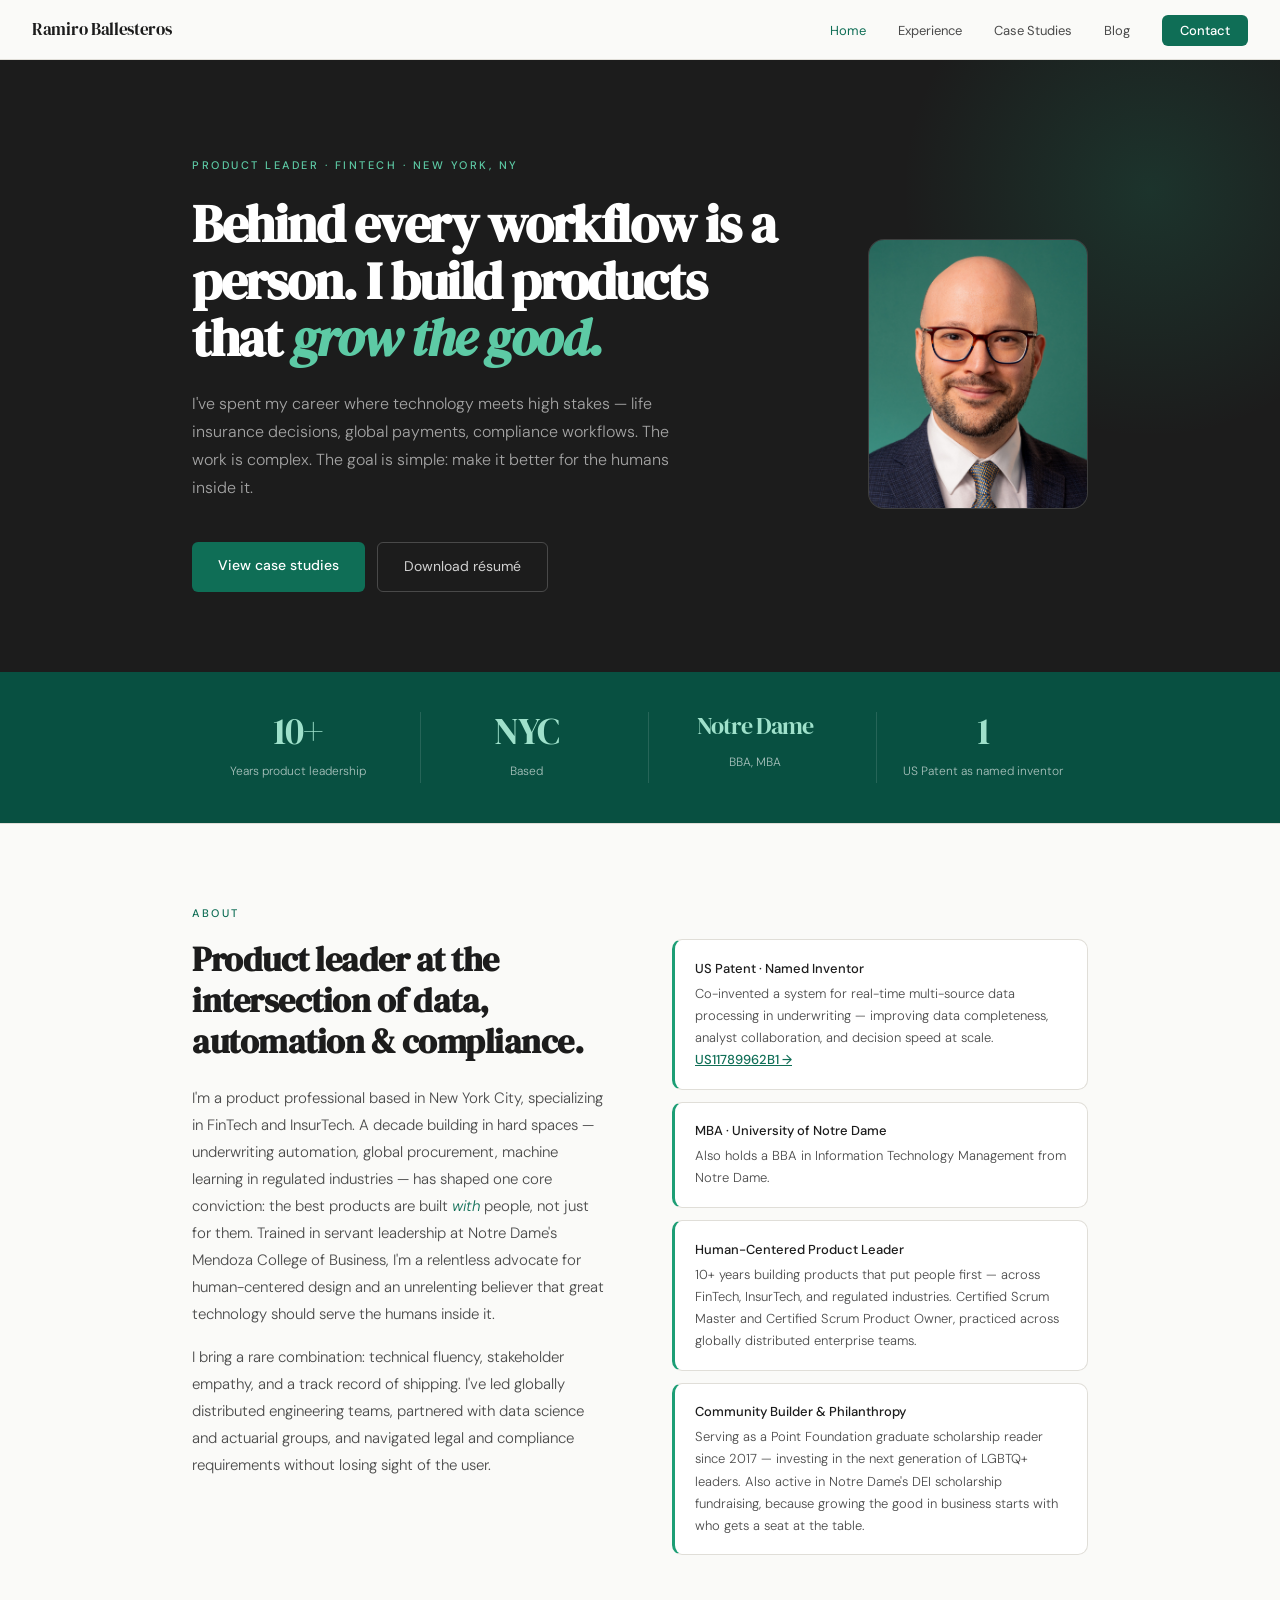
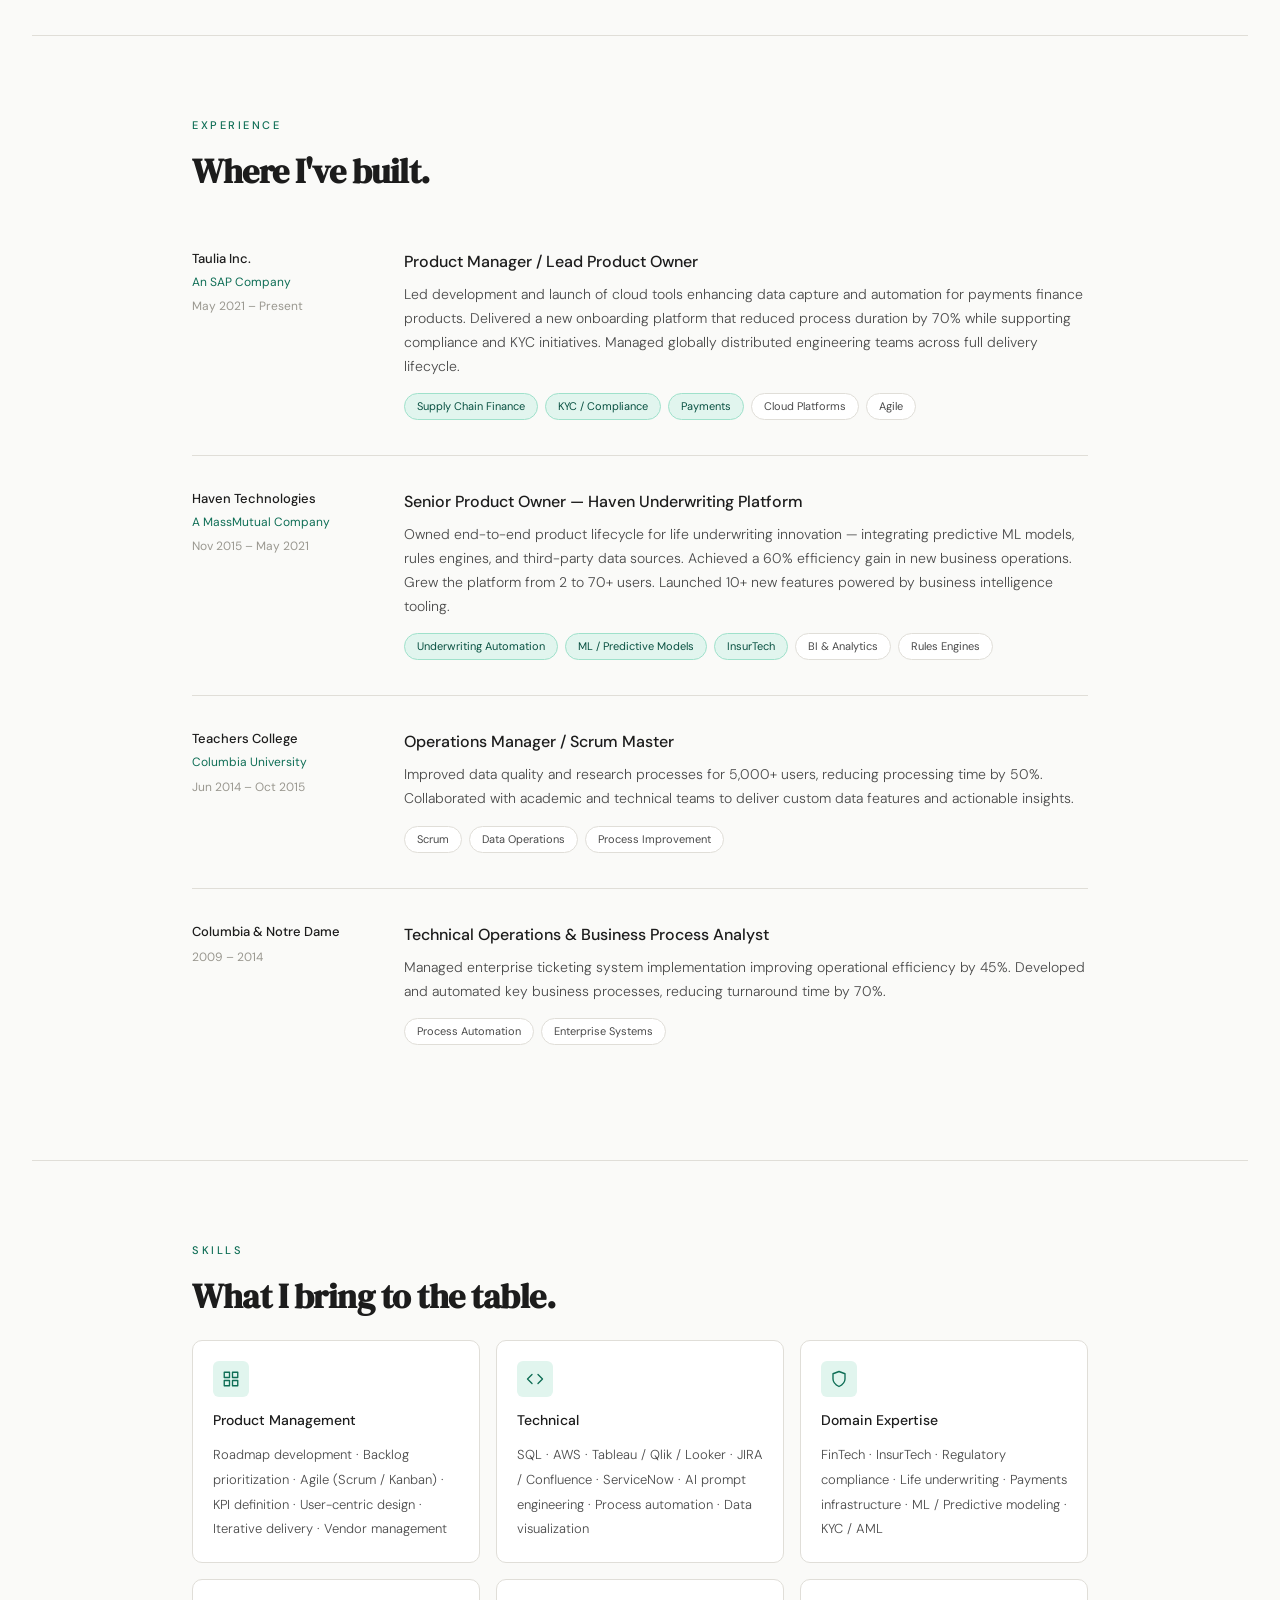
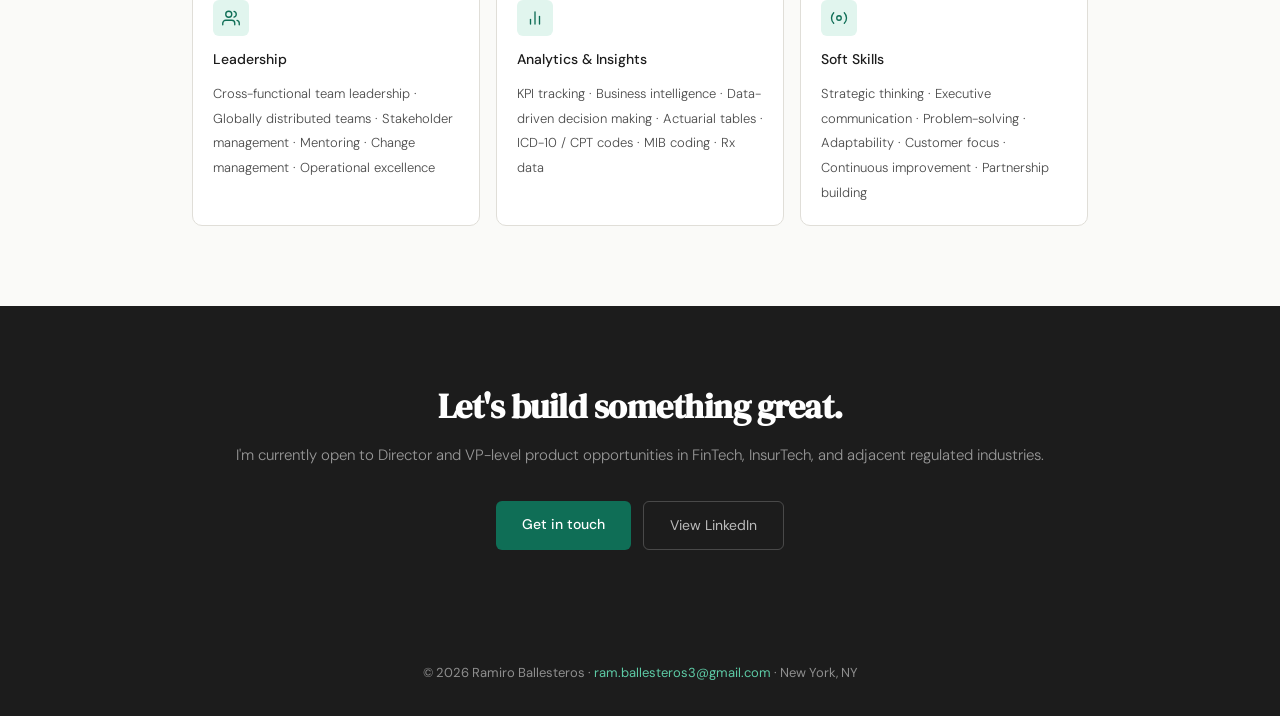
==== index.html @ 5147ca4e "Index page chagnes." ====
<!DOCTYPE html>
<html lang="en">
<head>
  <meta charset="UTF-8" />
  <meta name="viewport" content="width=device-width, initial-scale=1.0" />
  <title>Ramiro Ballesteros · FinTech Product Leader</title>
  <meta name="description" content="Ramiro Ballesteros is a Lead Product Owner with 10+ years building automation, payments, and underwriting platforms in FinTech and InsurTech." />
  <link rel="stylesheet" href="style.css" />
  <style>
    /* HERO */
    .hero {
      background: var(--charcoal);
      color: var(--white);
      padding: 0;
      position: relative;
      overflow: hidden;
    }
    .hero::before {
      content: '';
      position: absolute;
      top: -120px; right: -120px;
      width: 500px; height: 500px;
      border-radius: 50%;
      background: radial-gradient(circle, rgba(29,158,117,0.18) 0%, transparent 70%);
      pointer-events: none;
    }
    .hero-inner {
      max-width: 960px;
      margin: 0 auto;
      padding: 6rem 2rem 5rem;
      display: grid;
      grid-template-columns: 1fr auto;
      gap: 4rem;
      align-items: center;
    }
    .hero-eyebrow {
      font-size: 11px;
      letter-spacing: 2.5px;
      text-transform: uppercase;
      color: var(--teal-300);
      font-weight: 500;
      margin-bottom: 1.25rem;
    }
    .hero-headline {
      font-family: var(--font-serif);
      font-size: 52px;
      line-height: 1.1;
      letter-spacing: -1.5px;
      margin-bottom: 1.5rem;
      color: var(--white);
    }
    .hero-headline em {
      font-style: italic;
      color: var(--teal-300);
    }
    .hero-sub {
      font-size: 16px;
      line-height: 1.75;
      color: rgba(255,255,255,0.6);
      margin-bottom: 2.5rem;
      font-weight: 300;
      max-width: 480px;
    }
    .hero-ctas { display: flex; gap: 12px; flex-wrap: wrap; }

    /* HEADSHOT PLACEHOLDER */
    .hero-photo {
      width: 220px;
      height: 270px;
      border-radius: var(--radius-lg);
      background: var(--charcoal-soft);
      border: 1px solid rgba(255,255,255,0.08);
      display: flex;
      flex-direction: column;
      align-items: center;
      justify-content: center;
      gap: 10px;
      color: rgba(255,255,255,0.25);
      font-size: 13px;
      flex-shrink: 0;
      position: relative;
      overflow: hidden;
    }
    .hero-photo svg { opacity: 0.3; }
    .hero-photo-label {
      font-size: 11px;
      letter-spacing: 1px;
      text-transform: uppercase;
      color: var(--teal-300);
      opacity: 0.7;
    }
    .hero-photo-dashed {
      position: absolute;
      inset: 8px;
      border: 1.5px dashed rgba(255,255,255,0.1);
      border-radius: 10px;
      pointer-events: none;
    }

    /* STATS STRIP */
    .stats-strip {
      background: var(--teal-800);
      color: var(--white);
    }
    .stats-inner {
      max-width: 960px;
      margin: 0 auto;
      padding: 2.5rem 2rem;
      display: grid;
      grid-template-columns: repeat(4, 1fr);
      gap: 1rem;
      text-align: center;
    }
    .stat-num {
      font-family: var(--font-serif);
      font-size: 38px;
      letter-spacing: -1px;
      color: var(--teal-100);
      display: block;
      line-height: 1;
      margin-bottom: 6px;
    }
    .stat-label {
      font-size: 12px;
      color: rgba(255,255,255,0.65);
      font-weight: 300;
      line-height: 1.5;
    }
    .stat-divider {
      border-left: 1px solid rgba(255,255,255,0.12);
    }

    /* ABOUT */
    .about-grid {
      display: grid;
      grid-template-columns: 1fr 1fr;
      gap: 4rem;
      align-items: start;
    }
    .about-body {
      font-size: 15px;
      color: var(--charcoal-mid);
      line-height: 1.8;
      font-weight: 300;
    }
    .about-body p + p { margin-top: 1rem; }
    .about-highlights { display: flex; flex-direction: column; gap: 12px; }
    .highlight-card {
      background: var(--white);
      border: 1px solid var(--gray-mid);
      border-radius: var(--radius-md);
      padding: 1.1rem 1.25rem;
      border-left: 3px solid var(--teal-500);
    }
    .highlight-card-title { font-size: 13px; font-weight: 500; margin-bottom: 3px; }
    .highlight-card-body { font-size: 13px; color: var(--charcoal-mid); font-weight: 300; }

    /* EXPERIENCE */
    .exp-item {
      display: grid;
      grid-template-columns: 180px 1fr;
      gap: 2rem;
      padding: 2rem 0;
      border-bottom: 1px solid var(--gray-mid);
    }
    .exp-item:first-child { padding-top: 0; }
    .exp-item:last-child { border-bottom: none; }
    .exp-company { font-size: 13px; font-weight: 500; color: var(--charcoal); }
    .exp-employer { font-size: 12px; color: var(--teal-700); font-weight: 400; margin-top: 2px; }
    .exp-date { font-size: 12px; color: var(--gray-muted); margin-top: 4px; }
    .exp-role { font-size: 16px; font-weight: 500; margin-bottom: 8px; }
    .exp-desc { font-size: 14px; color: var(--charcoal-mid); line-height: 1.7; font-weight: 300; margin-bottom: 12px; }

    /* SKILLS */
    .skills-grid {
      display: grid;
      grid-template-columns: repeat(3, 1fr);
      gap: 16px;
    }
    .skill-card {
      background: var(--white);
      border: 1px solid var(--gray-mid);
      border-radius: var(--radius-md);
      padding: 1.25rem;
    }
    .skill-card-icon {
      width: 36px; height: 36px;
      background: var(--teal-50);
      border-radius: var(--radius-sm);
      display: flex; align-items: center; justify-content: center;
      margin-bottom: 12px;
    }
    .skill-card-icon svg { color: var(--teal-700); }
    .skill-card-title { font-size: 14px; font-weight: 500; margin-bottom: 10px; }
    .skill-items { font-size: 13px; color: var(--charcoal-mid); line-height: 1.9; font-weight: 300; }

    /* CTA BANNER */
    .cta-banner {
      background: var(--charcoal);
      color: var(--white);
      text-align: center;
      padding: 5rem 2rem;
    }
    .cta-banner .section-title { color: var(--white); margin-bottom: 1rem; }
    .cta-banner p { color: rgba(255,255,255,0.55); font-weight: 300; margin-bottom: 2rem; font-size: 15px; }
    .cta-banner-btns { display: flex; gap: 12px; justify-content: center; flex-wrap: wrap; }

    @media (max-width: 700px) {
      .hero-inner { grid-template-columns: 1fr; }
      .hero-photo { display: none; }
      .hero-headline { font-size: 36px; }
      .stats-inner { grid-template-columns: 1fr 1fr; }
      .about-grid { grid-template-columns: 1fr; gap: 2rem; }
      .exp-item { grid-template-columns: 1fr; gap: 0.5rem; }
      .skills-grid { grid-template-columns: 1fr 1fr; }
    }
  </style>
</head>
<body>

<nav>
  <a href="index.html" class="nav-logo">Ramiro Ballesteros</a>
  <ul class="nav-links">
    <li><a href="index.html" class="active">Home</a></li>
    <li><a href="index.html#experience">Experience</a></li>
    <li><a href="case-studies.html">Case Studies</a></li>
    <li><a href="blog.html">Blog</a></li>
    <li><a href="index.html#contact" class="nav-cta">Contact</a></li>
  </ul>
</nav>

<!-- HERO -->
<section class="hero">
  <div class="hero-inner">
    <div>
      <div class="hero-eyebrow fade-up">Product Leader · FinTech · New York, NY</div>
      <h1 class="hero-headline fade-up delay-1">Behind every workflow is a person. I build products that <em>grow the good.</em></h1>
      <p class="hero-sub fade-up delay-2">I've spent my career where technology meets high stakes — life insurance decisions, global payments, compliance workflows. The work is complex. The goal is simple: make it better for the humans inside it.</p>
      <div class="hero-ctas fade-up delay-3">
        <a href="case-studies.html" class="btn-primary">View case studies</a>
        <a href="ramiro_ballesteros_resume.pdf" class="btn-secondary" style="color:rgba(255,255,255,0.8); border-color:rgba(255,255,255,0.2);">Download résumé</a>
      </div>
    </div>
    <img src="photo.jpg" alt="Ramiro Ballesteros" class="hero-photo fade-up delay-4" style="object-fit: cover; object-position: center top;" />
  </div>
</section>

<!-- STATS STRIP -->
<div class="stats-strip">
  <div class="stats-inner">
    <div>
      <span class="stat-num">10+</span>
      <span class="stat-label">Years product leadership</span>
    </div>
    <div class="stat-divider">
      <span class="stat-num">NYC</span>
      <span class="stat-label">Based</span>
    </div>
    <div class="stat-divider">
      <span class="stat-num" style="font-size: 24px; line-height: 1.2;">Notre Dame</span>
      <span class="stat-label">BBA, MBA</span>
    </div>
    <div class="stat-divider">
      <span class="stat-num">1</span>
      <span class="stat-label">US Patent as named inventor</span>
    </div>
  </div>
</div>

<hr class="divider" style="margin:0;" />

<!-- ABOUT -->
<div class="section">
  <div class="section-label">About</div>
  <div class="about-grid">
    <div>
      <h2 class="section-title">Product leader at the intersection of data, automation & compliance.</h2>
      <div class="about-body">
        <p>I'm a product professional based in New York City, specializing in FinTech and InsurTech. A decade building in hard spaces — underwriting automation, global procurement, machine learning in regulated industries — has shaped one core conviction: the best products are built <em style="color: var(--teal-700);">with</em> people, not just for them. Trained in servant leadership at Notre Dame's Mendoza College of Business, I'm a relentless advocate for human-centered design and an unrelenting believer that great technology should serve the humans inside it.</p>
        <p>I bring a rare combination: technical fluency, stakeholder empathy, and a track record of shipping. I've led globally distributed engineering teams, partnered with data science and actuarial groups, and navigated legal and compliance requirements without losing sight of the user.</p>
        <!--<p>I hold an MBA <em>cum laude</em> from Notre Dame and am a Certified Scrum Master and Product Owner. I'm currently exploring my next challenge — ideally at the Director or VP level, in a company where product is a first-class citizen.</p>-->
      </div>
    </div>
    <div class="about-highlights">
      <div class="highlight-card">
        <div class="highlight-card-title">US Patent · Named Inventor</div>
        <div class="highlight-card-body">Co-invented a system for real-time multi-source data processing in underwriting — improving data completeness, analyst collaboration, and decision speed at scale. <a href="https://patents.google.com/patent/US11789962B1/" target="_blank" style="color: var(--teal-700); font-weight: 500; white-space: nowrap;">US11789962B1 →</a></div>
      </div>
      <div class="highlight-card">
        <div class="highlight-card-title">MBA · University of Notre Dame</div>
        <div class="highlight-card-body">Also holds a BBA in Information Technology Management from Notre Dame.</div>
      </div>
      <div class="highlight-card">
        <div class="highlight-card-title">Human-Centered Product Leader</div>
        <div class="highlight-card-body">10+ years building products that put people first — across FinTech, InsurTech, and regulated industries. Certified Scrum Master and Certified Scrum Product Owner, practiced across globally distributed enterprise teams.</div>
      </div>
      <div class="highlight-card">
        <div class="highlight-card-title">Community Builder & Philanthropy</div>
        <div class="highlight-card-body">Serving as a Point Foundation graduate scholarship reader since 2017 — investing in the next generation of LGBTQ+ leaders. Also active in Notre Dame's DEI scholarship fundraising, because growing the good in business starts with who gets a seat at the table.</div>
      </div>
    </div>
  </div>
</div>

<hr class="divider" />

<!-- EXPERIENCE -->
<div class="section" id="experience">
  <div class="section-label">Experience</div>
  <h2 class="section-title">Where I've built.</h2>

  <div class="exp-item">
    <div>
      <div class="exp-company">Taulia Inc.</div>
      <div class="exp-employer">An SAP Company</div>
      <div class="exp-date">May 2021 – Present</div>
    </div>
    <div>
      <div class="exp-role">Product Manager / Lead Product Owner</div>
      <div class="exp-desc">Led development and launch of cloud tools enhancing data capture and automation for payments finance products. Delivered a new onboarding platform that reduced process duration by 70% while supporting compliance and KYC initiatives. Managed globally distributed engineering teams across full delivery lifecycle.</div>
      <span class="pill pill-teal">Supply Chain Finance</span>
      <span class="pill pill-teal">KYC / Compliance</span>
      <span class="pill pill-teal">Payments</span>
      <span class="pill">Cloud Platforms</span>
      <span class="pill">Agile</span>
    </div>
  </div>

  <div class="exp-item">
    <div>
      <div class="exp-company">Haven Technologies</div>
      <div class="exp-employer">A MassMutual Company</div>
      <div class="exp-date">Nov 2015 – May 2021</div>
    </div>
    <div>
      <div class="exp-role">Senior Product Owner — Haven Underwriting Platform</div>
      <div class="exp-desc">Owned end-to-end product lifecycle for life underwriting innovation — integrating predictive ML models, rules engines, and third-party data sources. Achieved a 60% efficiency gain in new business operations. Grew the platform from 2 to 70+ users. Launched 10+ new features powered by business intelligence tooling.</div>
      <span class="pill pill-teal">Underwriting Automation</span>
      <span class="pill pill-teal">ML / Predictive Models</span>
      <span class="pill pill-teal">InsurTech</span>
      <span class="pill">BI & Analytics</span>
      <span class="pill">Rules Engines</span>
    </div>
  </div>

  <div class="exp-item">
    <div>
      <div class="exp-company">Teachers College</div>
      <div class="exp-employer">Columbia University</div>
      <div class="exp-date">Jun 2014 – Oct 2015</div>
    </div>
    <div>
      <div class="exp-role">Operations Manager / Scrum Master</div>
      <div class="exp-desc">Improved data quality and research processes for 5,000+ users, reducing processing time by 50%. Collaborated with academic and technical teams to deliver custom data features and actionable insights.</div>
      <span class="pill">Scrum</span>
      <span class="pill">Data Operations</span>
      <span class="pill">Process Improvement</span>
    </div>
  </div>

  <div class="exp-item">
    <div>
      <div class="exp-company">Columbia & Notre Dame</div>
      <div class="exp-date">2009 – 2014</div>
    </div>
    <div>
      <div class="exp-role">Technical Operations & Business Process Analyst</div>
      <div class="exp-desc">Managed enterprise ticketing system implementation improving operational efficiency by 45%. Developed and automated key business processes, reducing turnaround time by 70%.</div>
      <span class="pill">Process Automation</span>
      <span class="pill">Enterprise Systems</span>
    </div>
  </div>
</div>

<hr class="divider" />

<!-- SKILLS -->
<div class="section">
  <div class="section-label">Skills</div>
  <h2 class="section-title">What I bring to the table.</h2>
  <div class="skills-grid">
    <div class="skill-card">
      <div class="skill-card-icon">
        <svg width="18" height="18" viewBox="0 0 24 24" fill="none" stroke="currentColor" stroke-width="1.8" stroke-linecap="round" stroke-linejoin="round"><rect x="3" y="3" width="7" height="7"/><rect x="14" y="3" width="7" height="7"/><rect x="14" y="14" width="7" height="7"/><rect x="3" y="14" width="7" height="7"/></svg>
      </div>
      <div class="skill-card-title">Product Management</div>
      <div class="skill-items">Roadmap development · Backlog prioritization · Agile (Scrum / Kanban) · KPI definition · User-centric design · Iterative delivery · Vendor management</div>
    </div>
    <div class="skill-card">
      <div class="skill-card-icon">
        <svg width="18" height="18" viewBox="0 0 24 24" fill="none" stroke="currentColor" stroke-width="1.8" stroke-linecap="round" stroke-linejoin="round"><polyline points="16 18 22 12 16 6"/><polyline points="8 6 2 12 8 18"/></svg>
      </div>
      <div class="skill-card-title">Technical</div>
      <div class="skill-items">SQL · AWS · Tableau / Qlik / Looker · JIRA / Confluence · ServiceNow · AI prompt engineering · Process automation · Data visualization</div>
    </div>
    <div class="skill-card">
      <div class="skill-card-icon">
        <svg width="18" height="18" viewBox="0 0 24 24" fill="none" stroke="currentColor" stroke-width="1.8" stroke-linecap="round" stroke-linejoin="round"><path d="M12 22s8-4 8-10V5l-8-3-8 3v7c0 6 8 10 8 10z"/></svg>
      </div>
      <div class="skill-card-title">Domain Expertise</div>
      <div class="skill-items">FinTech · InsurTech · Regulatory compliance · Life underwriting · Payments infrastructure · ML / Predictive modeling · KYC / AML</div>
    </div>
    <div class="skill-card">
      <div class="skill-card-icon">
        <svg width="18" height="18" viewBox="0 0 24 24" fill="none" stroke="currentColor" stroke-width="1.8" stroke-linecap="round" stroke-linejoin="round"><path d="M17 21v-2a4 4 0 0 0-4-4H5a4 4 0 0 0-4 4v2"/><circle cx="9" cy="7" r="4"/><path d="M23 21v-2a4 4 0 0 0-3-3.87"/><path d="M16 3.13a4 4 0 0 1 0 7.75"/></svg>
      </div>
      <div class="skill-card-title">Leadership</div>
      <div class="skill-items">Cross-functional team leadership · Globally distributed teams · Stakeholder management · Mentoring · Change management · Operational excellence</div>
    </div>
    <div class="skill-card">
      <div class="skill-card-icon">
        <svg width="18" height="18" viewBox="0 0 24 24" fill="none" stroke="currentColor" stroke-width="1.8" stroke-linecap="round" stroke-linejoin="round"><line x1="18" y1="20" x2="18" y2="10"/><line x1="12" y1="20" x2="12" y2="4"/><line x1="6" y1="20" x2="6" y2="14"/></svg>
      </div>
      <div class="skill-card-title">Analytics & Insights</div>
      <div class="skill-items">KPI tracking · Business intelligence · Data-driven decision making · Actuarial tables · ICD-10 / CPT codes · MIB coding · Rx data</div>
    </div>
    <div class="skill-card">
      <div class="skill-card-icon">
        <svg width="18" height="18" viewBox="0 0 24 24" fill="none" stroke="currentColor" stroke-width="1.8" stroke-linecap="round" stroke-linejoin="round"><circle cx="12" cy="12" r="3"/><path d="M19.07 4.93a10 10 0 0 1 0 14.14M4.93 4.93a10 10 0 0 0 0 14.14"/></svg>
      </div>
      <div class="skill-card-title">Soft Skills</div>
      <div class="skill-items">Strategic thinking · Executive communication · Problem-solving · Adaptability · Customer focus · Continuous improvement · Partnership building</div>
    </div>
  </div>
</div>

<!-- CTA BANNER -->
<section class="cta-banner" id="contact">
  <h2 class="section-title">Let's build something great.</h2>
  <p>I'm currently open to Director and VP-level product opportunities in FinTech, InsurTech, and adjacent regulated industries.</p>
  <div class="cta-banner-btns">
    <a href="mailto:ram.ballesteros3@gmail.com" class="btn-primary">Get in touch</a>
    <a href="https://www.linkedin.com/in/ramballesteros/" target="_blank" class="btn-secondary" style="color:rgba(255,255,255,0.7); border-color:rgba(255,255,255,0.2);">View LinkedIn</a>
  </div>
</section>

<footer>
  <p>© 2026 Ramiro Ballesteros · <a href="mailto:ram.ballesteros3@gmail.com">ram.ballesteros3@gmail.com</a> · New York, NY</p>
</footer>

</body>
</html>
---- style.css ----
@import url('https://fonts.googleapis.com/css2?family=DM+Serif+Display:ital@0;1&family=DM+Sans:ital,wght@0,300;0,400;0,500;1,300&display=swap');

:root {
  --teal-900: #04342C;
  --teal-800: #085041;
  --teal-700: #0F6E56;
  --teal-500: #1D9E75;
  --teal-300: #5DCAA5;
  --teal-100: #9FE1CB;
  --teal-50:  #E1F5EE;
  --charcoal: #1C1C1C;
  --charcoal-soft: #2E2E2E;
  --charcoal-mid: #4A4A4A;
  --gray-light: #F5F4F0;
  --gray-mid: #E0DED8;
  --gray-muted: #9A9890;
  --cream: #FAFAF8;
  --white: #ffffff;
  --font-serif: 'DM Serif Display', Georgia, serif;
  --font-sans: 'DM Sans', sans-serif;
  --radius-sm: 6px;
  --radius-md: 10px;
  --radius-lg: 16px;
}

*, *::before, *::after { box-sizing: border-box; margin: 0; padding: 0; }

html { scroll-behavior: smooth; }

body {
  font-family: var(--font-sans);
  background: var(--cream);
  color: var(--charcoal);
  font-size: 16px;
  line-height: 1.7;
  -webkit-font-smoothing: antialiased;
}

/* NAV */
nav {
  position: sticky;
  top: 0;
  z-index: 100;
  background: rgba(250,250,248,0.92);
  backdrop-filter: blur(12px);
  border-bottom: 1px solid var(--gray-mid);
  padding: 0 2rem;
  display: flex;
  align-items: center;
  justify-content: space-between;
  height: 60px;
}

.nav-logo {
  font-family: var(--font-serif);
  font-size: 17px;
  color: var(--charcoal);
  text-decoration: none;
  letter-spacing: -0.3px;
}

.nav-links {
  display: flex;
  gap: 2rem;
  list-style: none;
}

.nav-links a {
  font-size: 13px;
  color: var(--charcoal-mid);
  text-decoration: none;
  font-weight: 400;
  transition: color 0.2s;
}

.nav-links a:hover, .nav-links a.active { color: var(--teal-700); }

.nav-cta {
  font-size: 13px;
  background: var(--teal-700);
  color: var(--white) !important;
  padding: 7px 18px;
  border-radius: var(--radius-sm);
  font-weight: 500 !important;
  transition: background 0.2s !important;
}
.nav-cta:hover { background: var(--teal-800) !important; color: var(--white) !important; }

/* BUTTONS */
.btn-primary {
  display: inline-block;
  background: var(--teal-700);
  color: var(--white);
  padding: 12px 26px;
  border-radius: var(--radius-sm);
  font-size: 14px;
  font-weight: 500;
  text-decoration: none;
  font-family: var(--font-sans);
  border: none;
  cursor: pointer;
  transition: background 0.2s, transform 0.15s;
}
.btn-primary:hover { background: var(--teal-800); transform: translateY(-1px); }

.btn-secondary {
  display: inline-block;
  background: transparent;
  color: var(--charcoal);
  padding: 12px 26px;
  border-radius: var(--radius-sm);
  font-size: 14px;
  font-weight: 400;
  text-decoration: none;
  font-family: var(--font-sans);
  border: 1px solid var(--gray-mid);
  cursor: pointer;
  transition: border-color 0.2s, transform 0.15s;
}
.btn-secondary:hover { border-color: var(--teal-500); transform: translateY(-1px); }

/* SECTIONS */
.section { padding: 5rem 2rem; max-width: 960px; margin: 0 auto; }
.section-label {
  font-size: 11px;
  letter-spacing: 2.5px;
  text-transform: uppercase;
  color: var(--teal-700);
  font-weight: 500;
  margin-bottom: 1rem;
}
.section-title {
  font-family: var(--font-serif);
  font-size: 34px;
  letter-spacing: -0.5px;
  line-height: 1.2;
  margin-bottom: 1.5rem;
  color: var(--charcoal);
}

/* FOOTER */
footer {
  background: var(--charcoal);
  color: rgba(255,255,255,0.5);
  text-align: center;
  font-size: 13px;
  padding: 2rem;
}
footer a { color: var(--teal-300); text-decoration: none; }

/* ANIMATIONS */
@keyframes fadeUp {
  from { opacity: 0; transform: translateY(24px); }
  to   { opacity: 1; transform: translateY(0); }
}
.fade-up { animation: fadeUp 0.6s ease both; }
.delay-1 { animation-delay: 0.1s; }
.delay-2 { animation-delay: 0.2s; }
.delay-3 { animation-delay: 0.3s; }
.delay-4 { animation-delay: 0.4s; }
.delay-5 { animation-delay: 0.55s; }

/* PILL TAGS */
.pill {
  display: inline-block;
  font-size: 11px;
  border: 1px solid var(--gray-mid);
  border-radius: 100px;
  padding: 3px 12px;
  margin: 3px 3px 3px 0;
  color: var(--charcoal-mid);
  background: var(--white);
}

.pill-teal {
  background: var(--teal-50);
  border-color: var(--teal-100);
  color: var(--teal-800);
}

/* DIVIDER */
.divider {
  border: none;
  border-top: 1px solid var(--gray-mid);
  margin: 0 2rem;
}

/* RESPONSIVE */
@media (max-width: 700px) {
  .nav-links { display: none; }
  .section { padding: 3rem 1.25rem; }
}
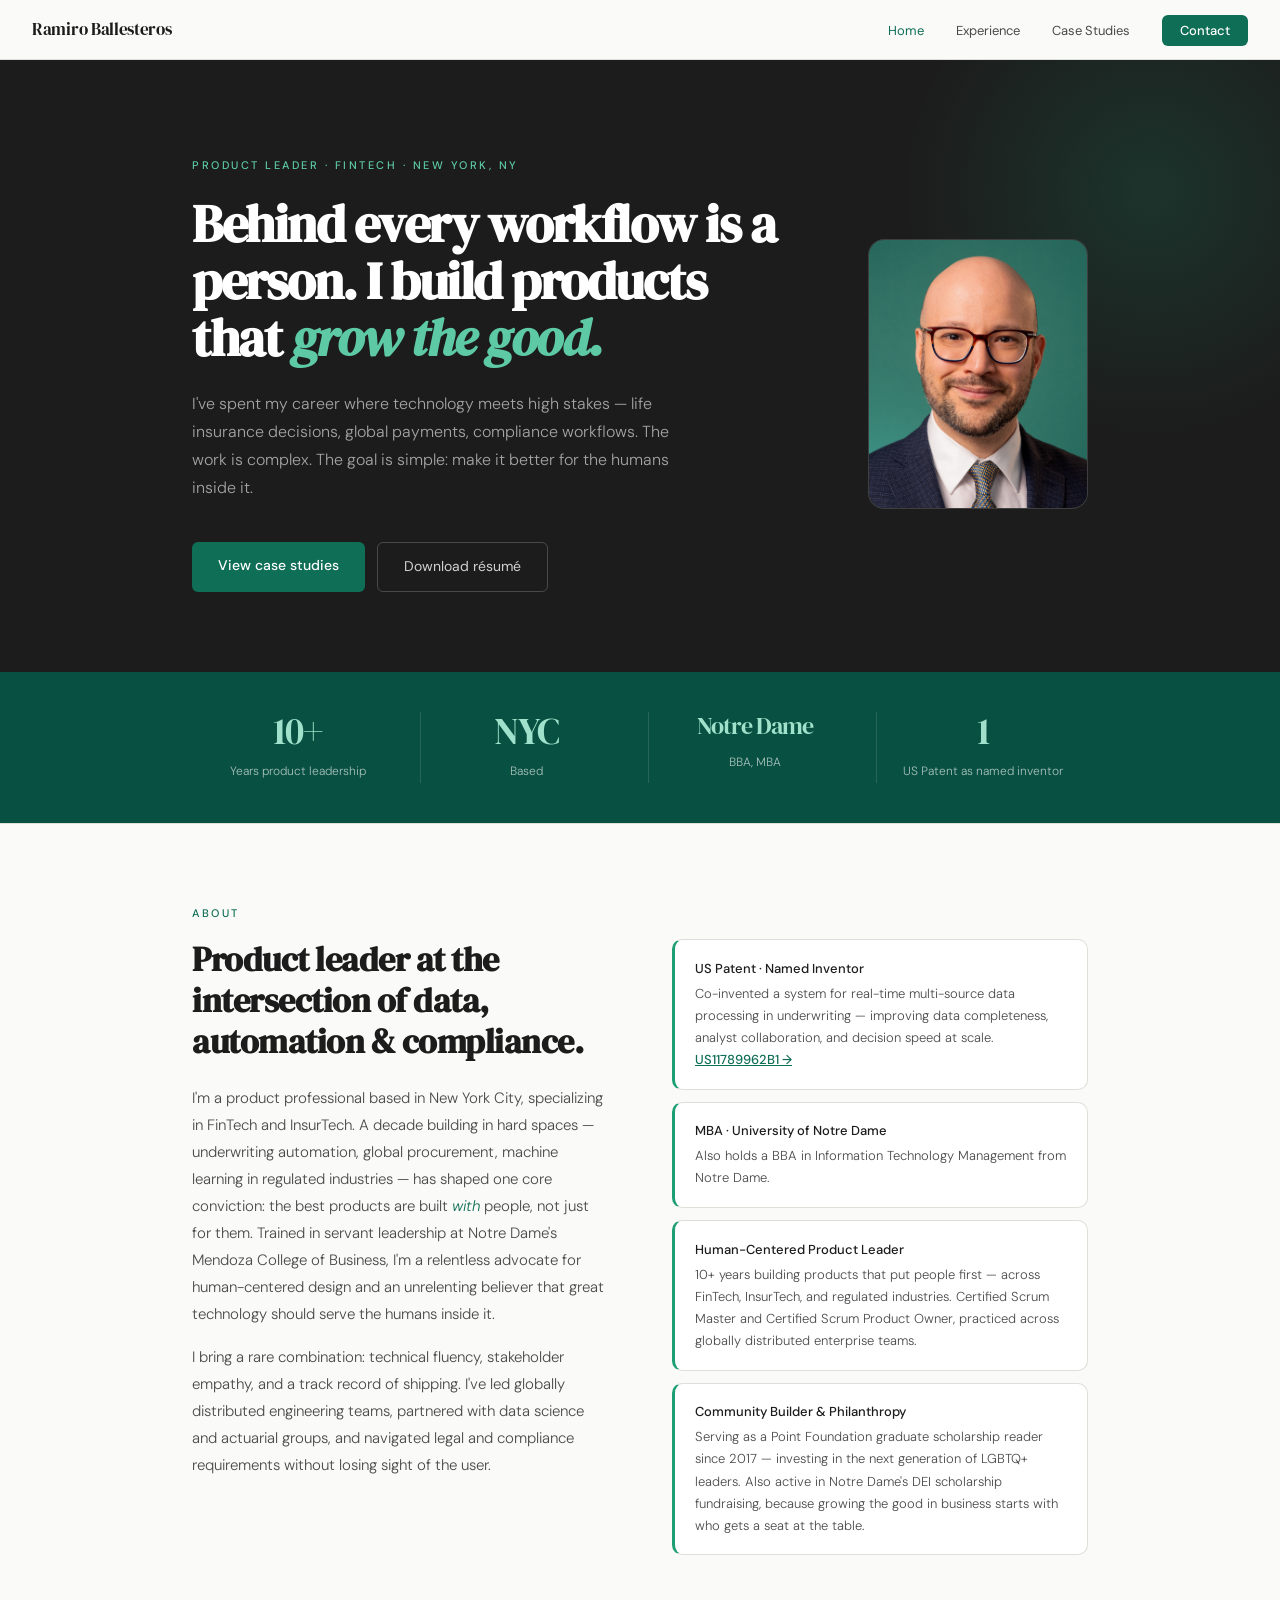
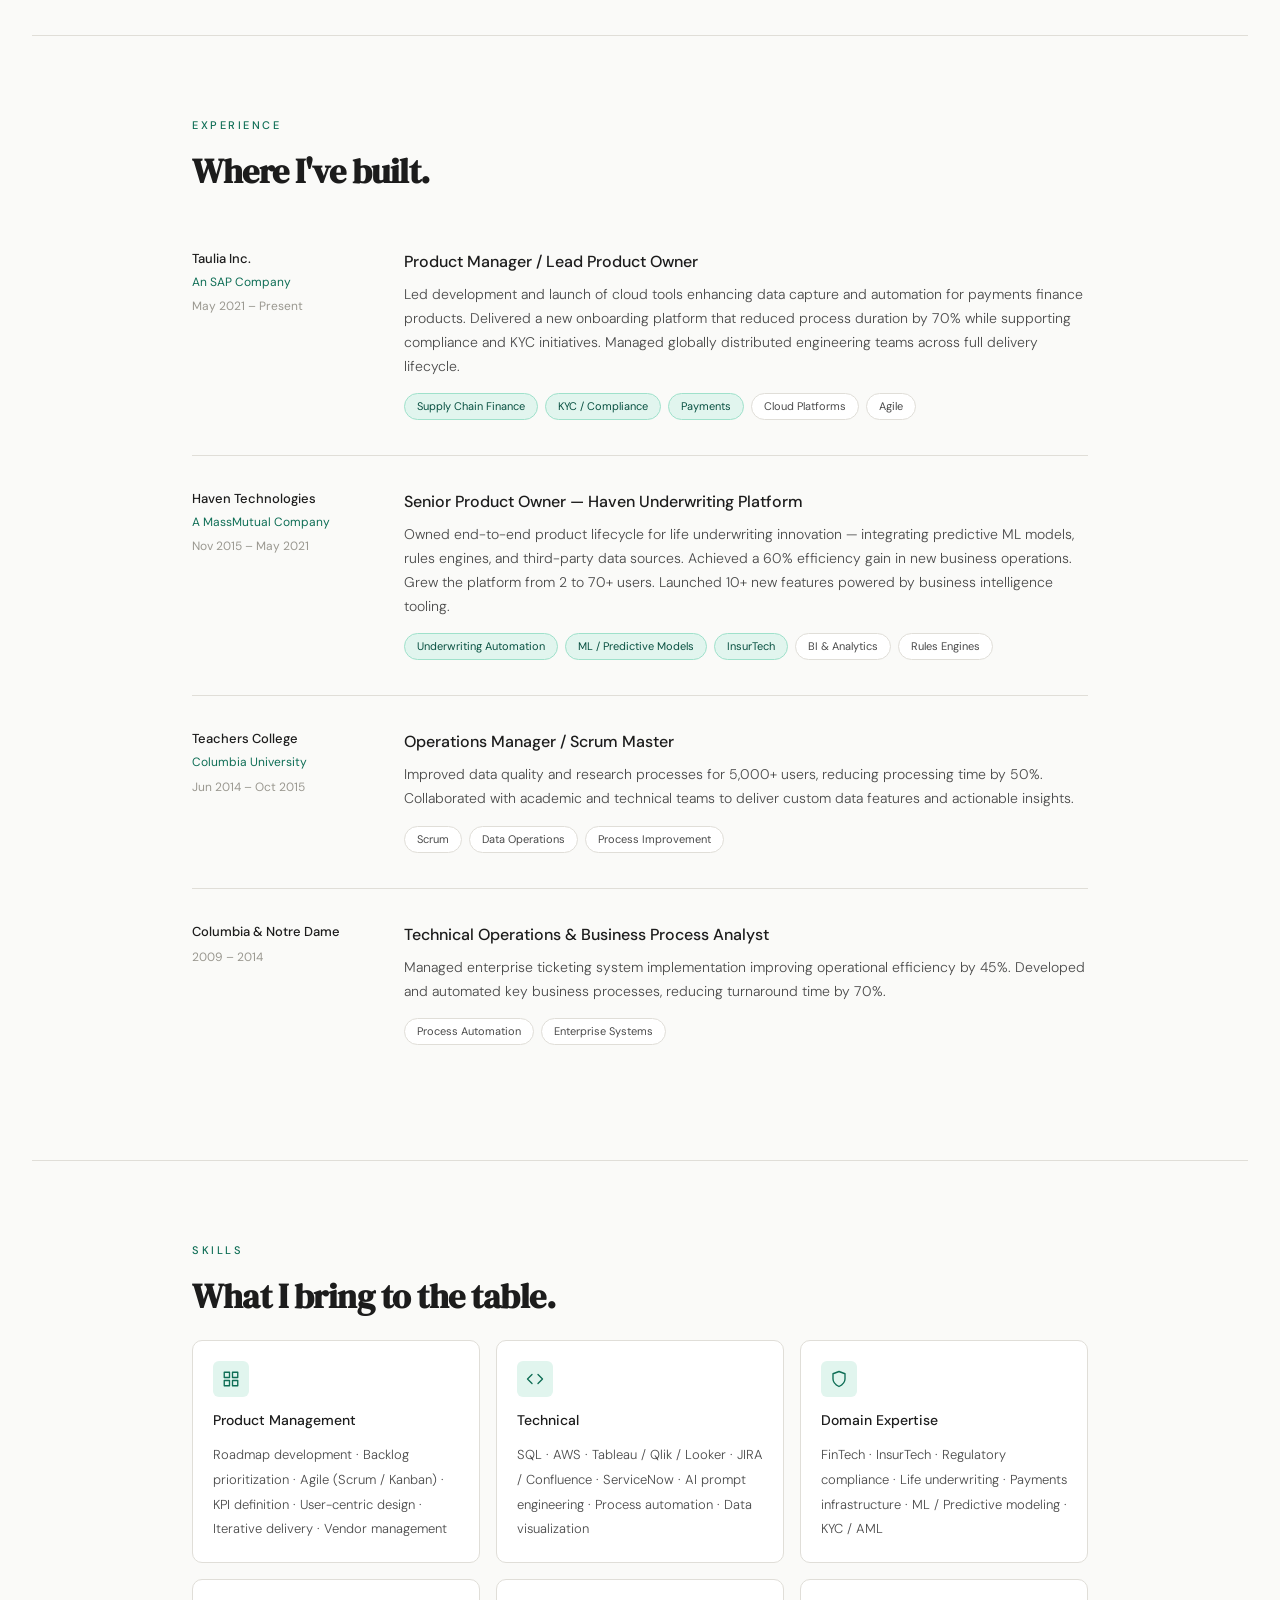
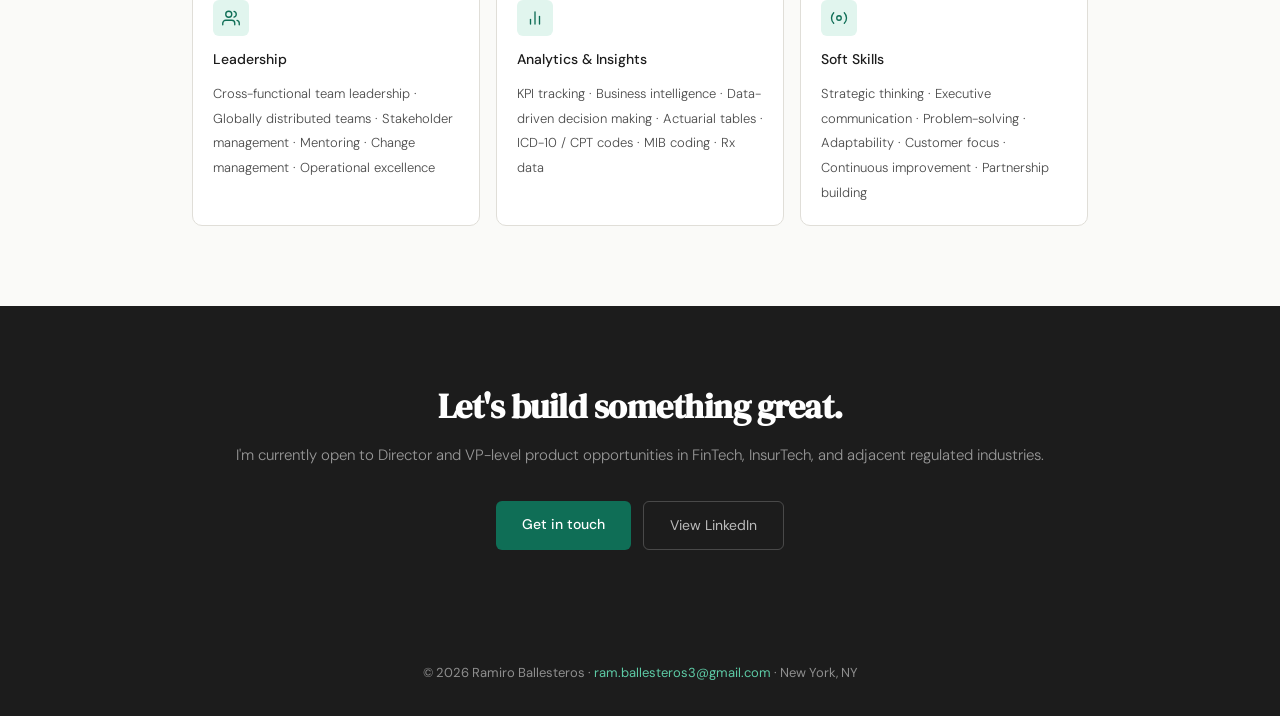
==== commit 080953a7: "Removed "Blog" nav" ====
--- a/index.html
+++ b/index.html
@@ -224,7 +224,7 @@
     <li><a href="index.html" class="active">Home</a></li>
     <li><a href="index.html#experience">Experience</a></li>
     <li><a href="case-studies.html">Case Studies</a></li>
-    <li><a href="blog.html">Blog</a></li>
+    <!--<li><a href="blog.html">Blog</a></li>-->
     <li><a href="index.html#contact" class="nav-cta">Contact</a></li>
   </ul>
 </nav>
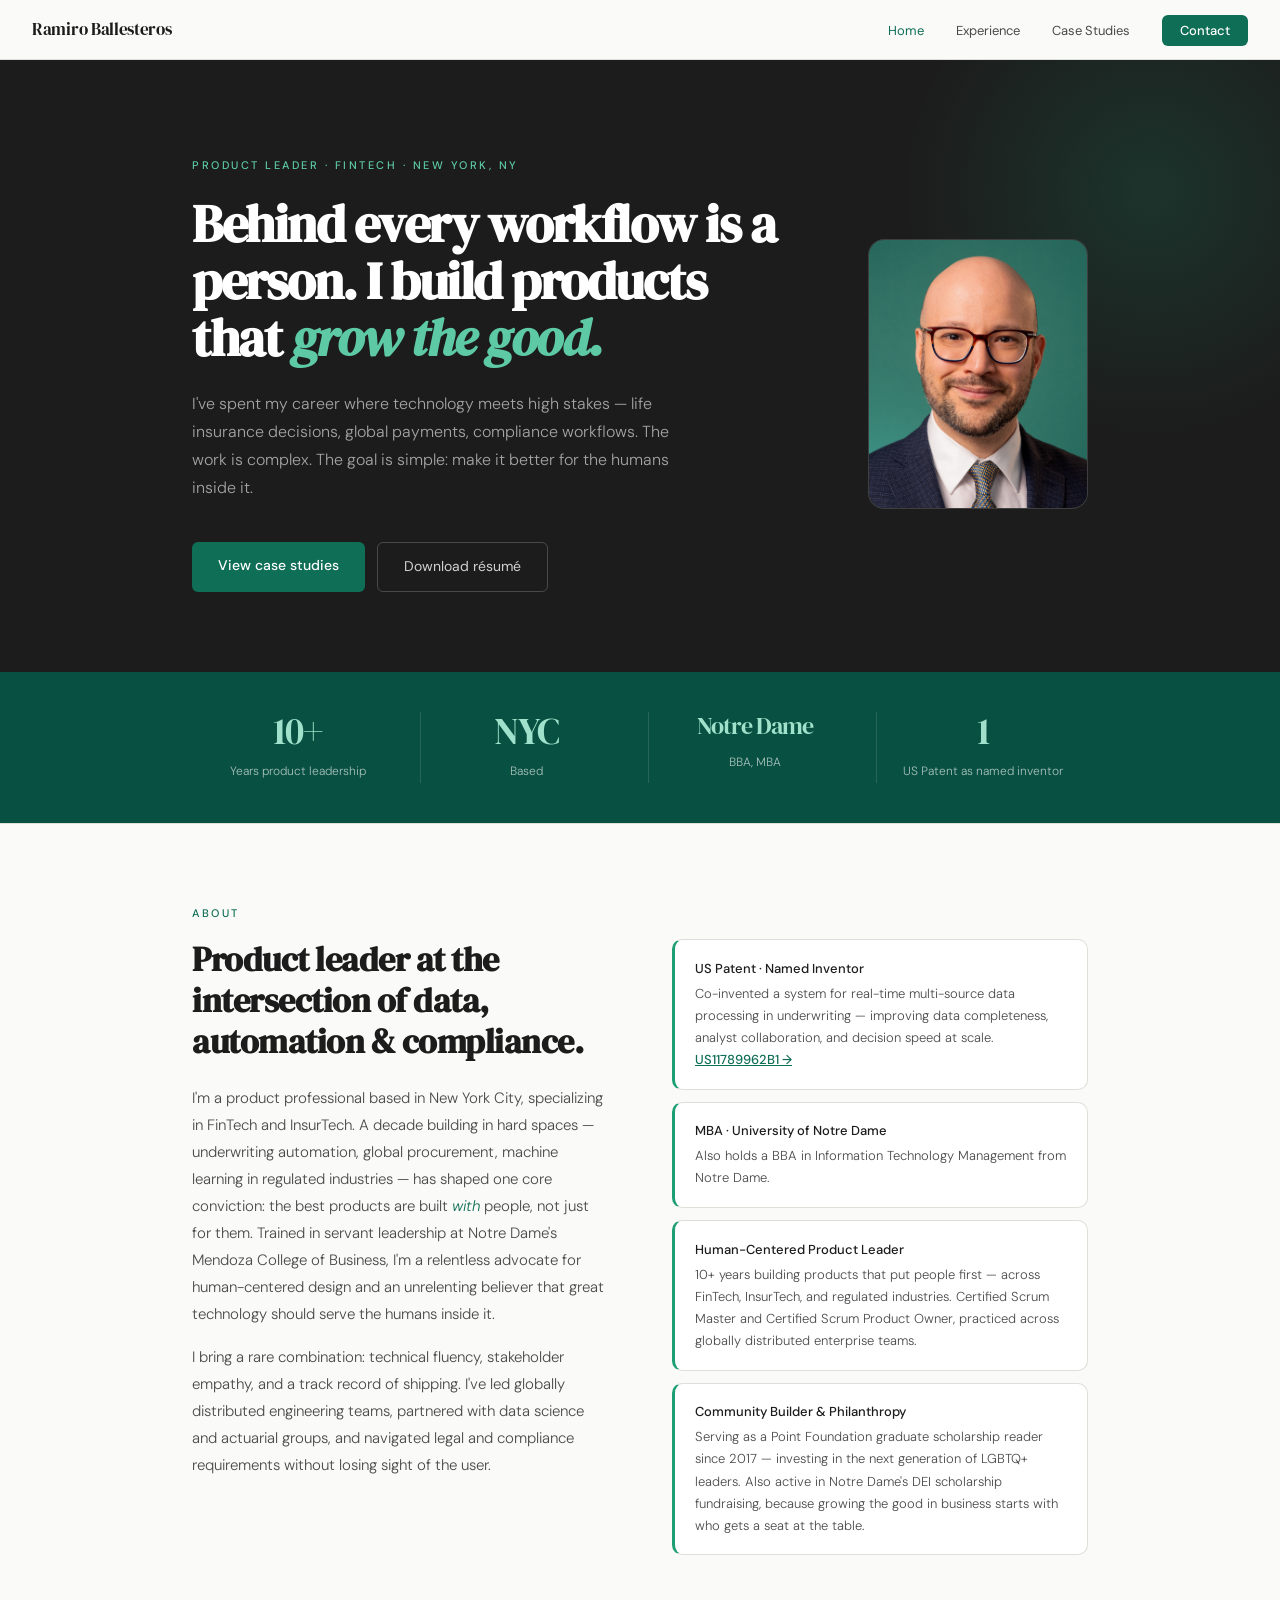
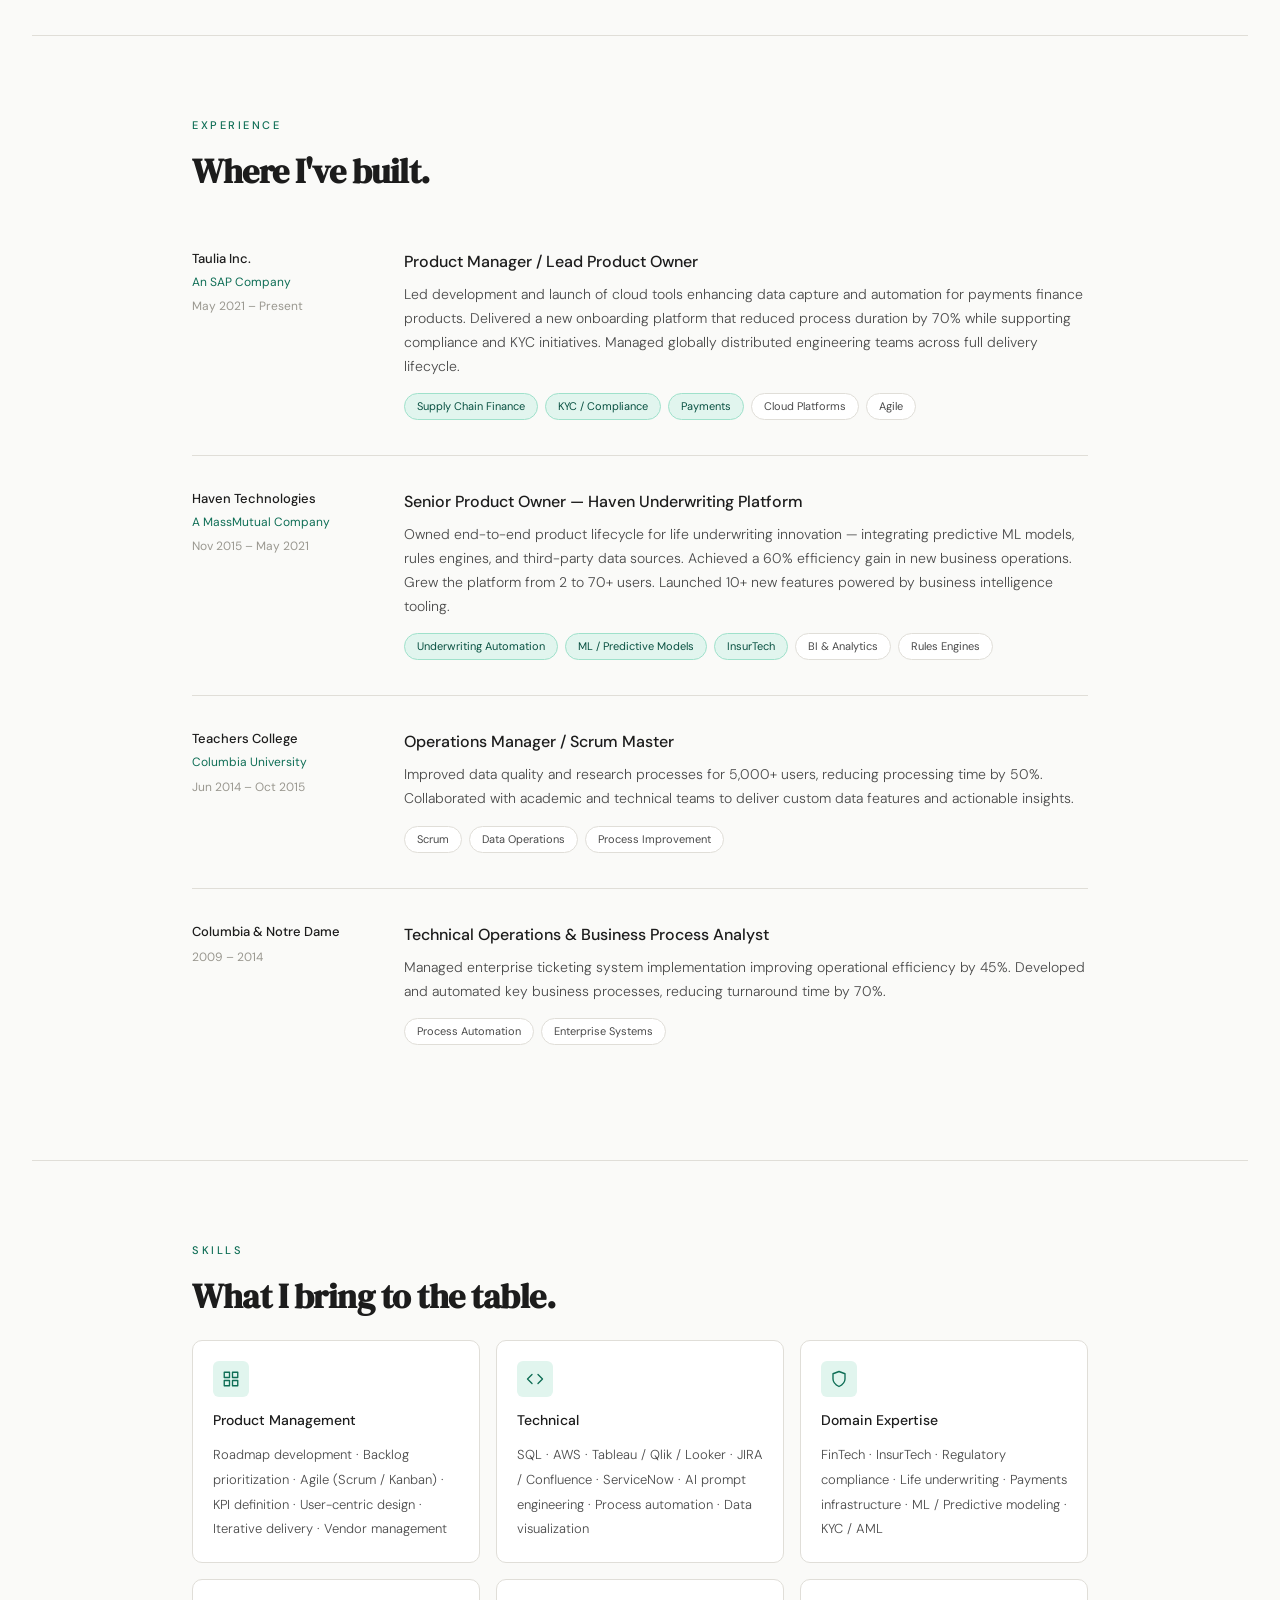
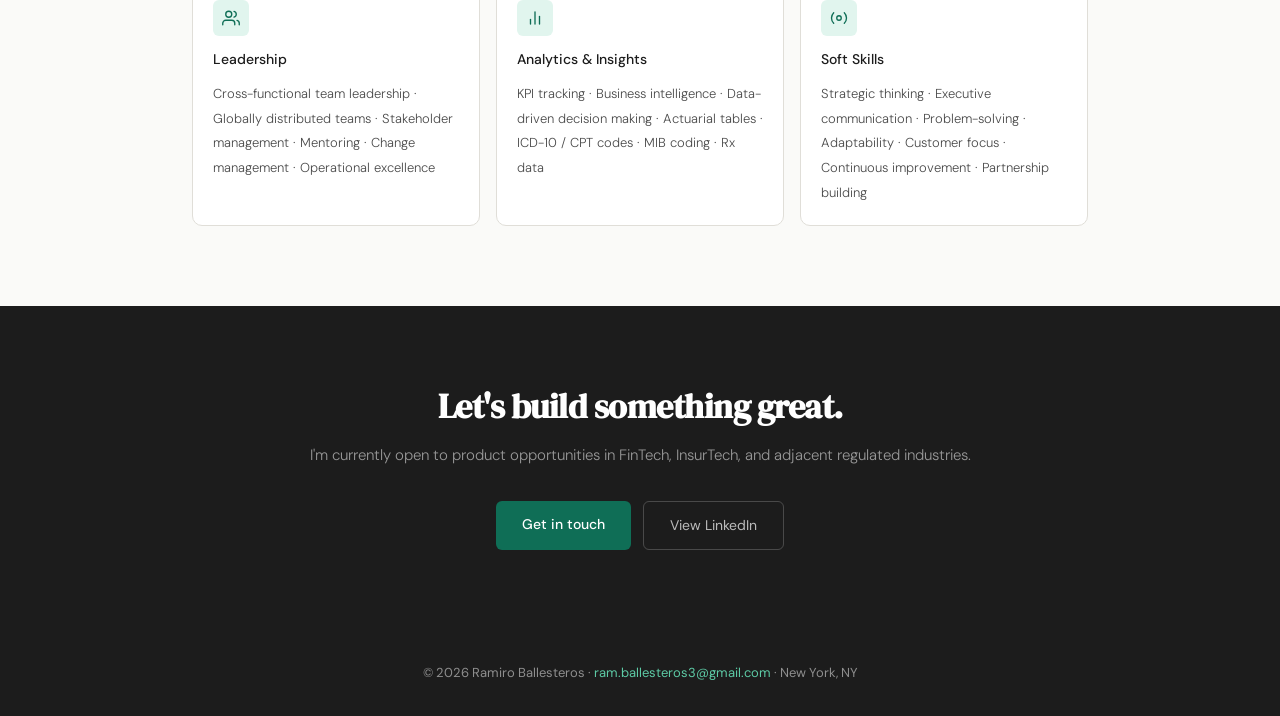
==== commit 6c51e77c: "Changes to nav and minor case study changes." ====
--- a/index.html
+++ b/index.html
@@ -427,7 +427,7 @@
 <!-- CTA BANNER -->
 <section class="cta-banner" id="contact">
   <h2 class="section-title">Let's build something great.</h2>
-  <p>I'm currently open to Director and VP-level product opportunities in FinTech, InsurTech, and adjacent regulated industries.</p>
+  <p>I'm currently open to product opportunities in FinTech, InsurTech, and adjacent regulated industries.</p>
   <div class="cta-banner-btns">
     <a href="mailto:ram.ballesteros3@gmail.com" class="btn-primary">Get in touch</a>
     <a href="https://www.linkedin.com/in/ramballesteros/" target="_blank" class="btn-secondary" style="color:rgba(255,255,255,0.7); border-color:rgba(255,255,255,0.2);">View LinkedIn</a>
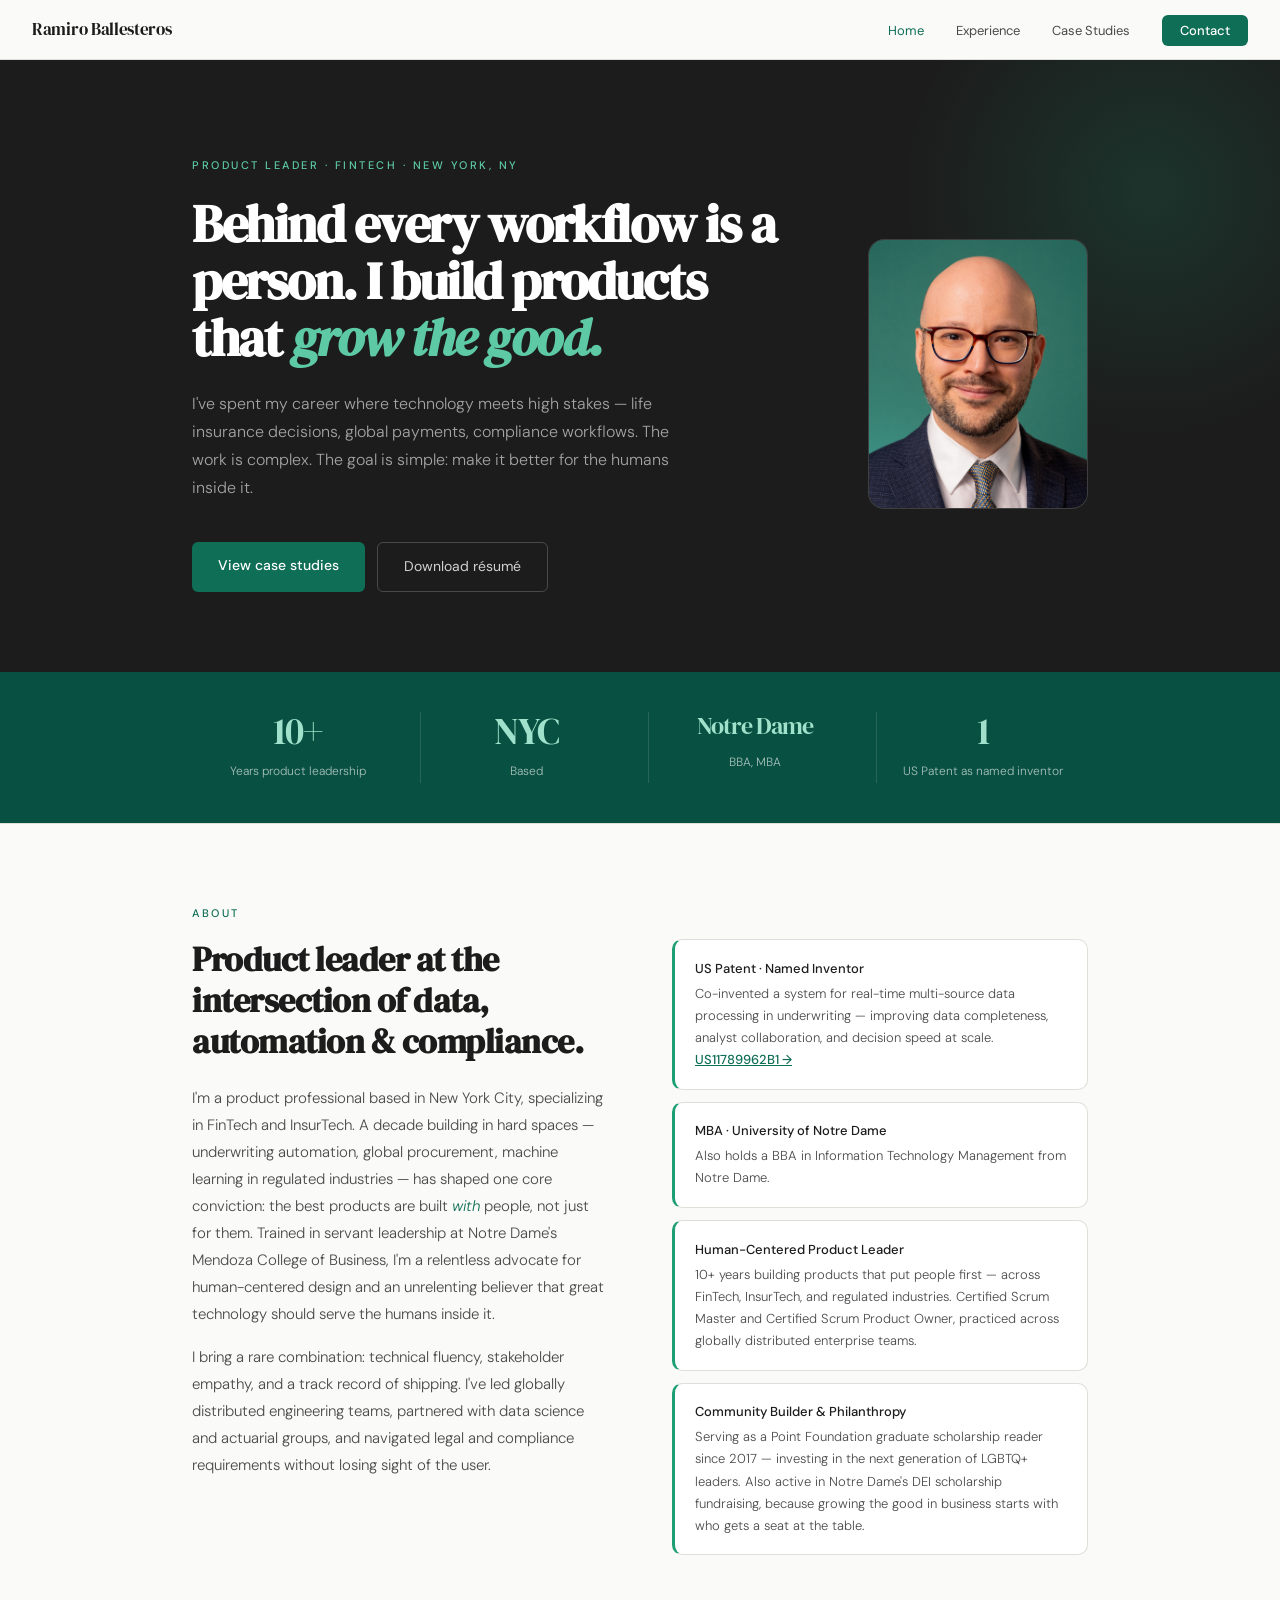
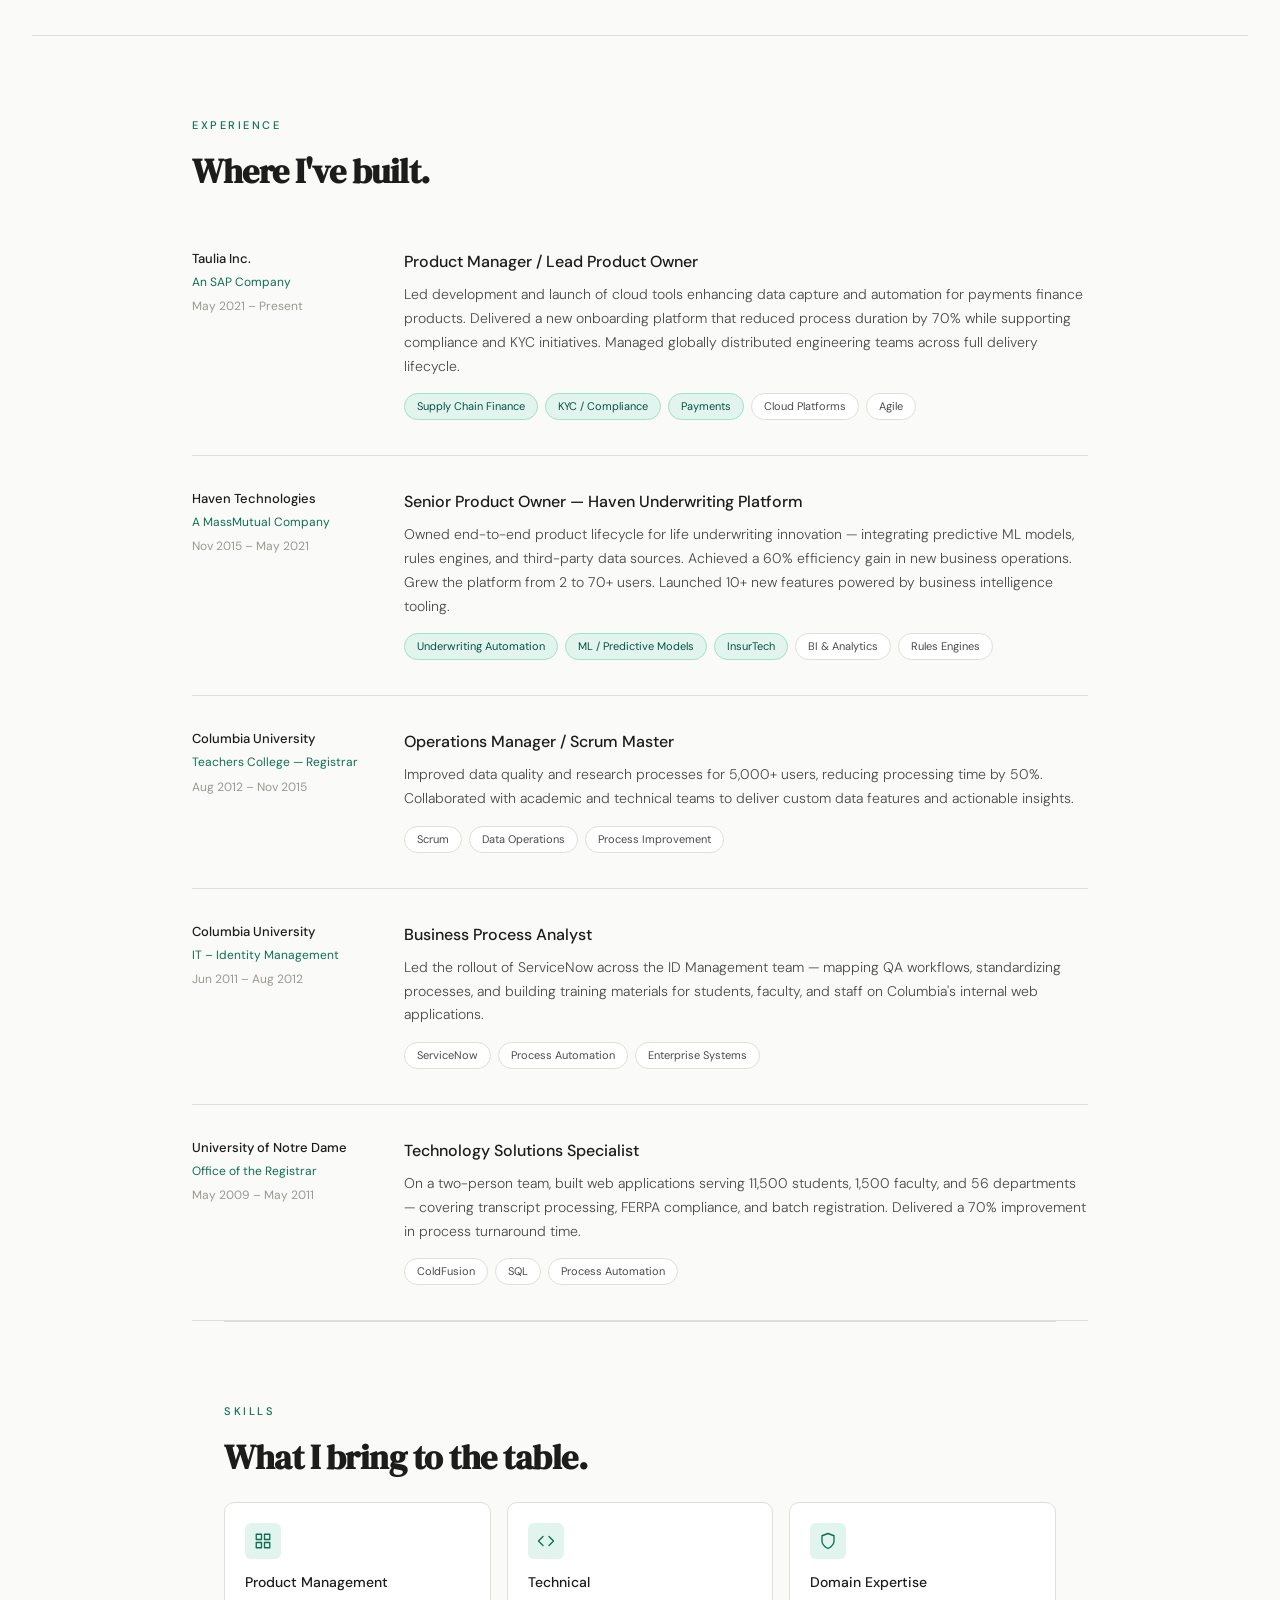
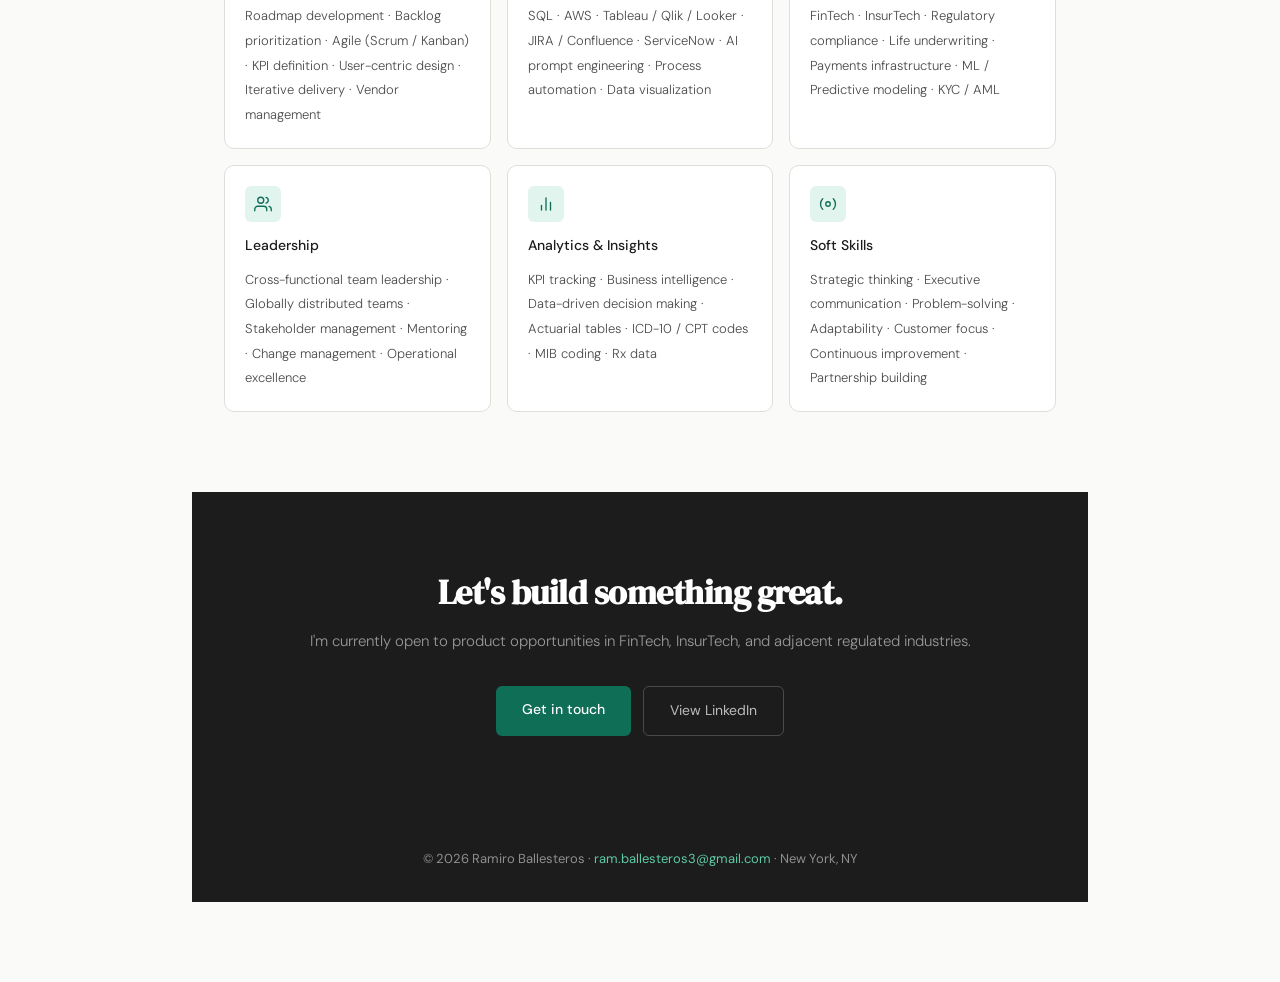
==== commit 148aad10: "Changes to Experience section" ====
--- a/index.html
+++ b/index.html
@@ -207,7 +207,7 @@
 
     @media (max-width: 700px) {
       .hero-inner { grid-template-columns: 1fr; }
-      .hero-photo { display: none; }
+      .hero-photo { width: 120px; height: 120px; border-radius: 50%; margin: 0 auto 1.5rem; object-fit: cover; object-position: center top; display: block; order: -1; }
       .hero-headline { font-size: 36px; }
       .stats-inner { grid-template-columns: 1fr 1fr; }
       .about-grid { grid-template-columns: 1fr; gap: 2rem; }
@@ -238,7 +238,7 @@
       <p class="hero-sub fade-up delay-2">I've spent my career where technology meets high stakes — life insurance decisions, global payments, compliance workflows. The work is complex. The goal is simple: make it better for the humans inside it.</p>
       <div class="hero-ctas fade-up delay-3">
         <a href="case-studies.html" class="btn-primary">View case studies</a>
-        <a href="ramiro_ballesteros_resume.pdf" class="btn-secondary" style="color:rgba(255,255,255,0.8); border-color:rgba(255,255,255,0.2);">Download résumé</a>
+        <a href="ramiro_ballesteros_resume.pdf" target="_blank" class="btn-secondary" style="color:rgba(255,255,255,0.8); border-color:rgba(255,255,255,0.2);">Download résumé</a>
       </div>
     </div>
     <img src="photo.jpg" alt="Ramiro Ballesteros" class="hero-photo fade-up delay-4" style="object-fit: cover; object-position: center top;" />
@@ -345,9 +345,9 @@
 
   <div class="exp-item">
     <div>
-      <div class="exp-company">Teachers College</div>
-      <div class="exp-employer">Columbia University</div>
-      <div class="exp-date">Jun 2014 – Oct 2015</div>
+      <div class="exp-company">Columbia University</div>
+      <div class="exp-employer">Teachers College — Registrar</div>
+      <div class="exp-date">Aug 2012 – Nov 2015</div>
     </div>
     <div>
       <div class="exp-role">Operations Manager / Scrum Master</div>
@@ -360,17 +360,33 @@
 
   <div class="exp-item">
     <div>
-      <div class="exp-company">Columbia & Notre Dame</div>
-      <div class="exp-date">2009 – 2014</div>
-    </div>
-    <div>
-      <div class="exp-role">Technical Operations & Business Process Analyst</div>
-      <div class="exp-desc">Managed enterprise ticketing system implementation improving operational efficiency by 45%. Developed and automated key business processes, reducing turnaround time by 70%.</div>
+      <div class="exp-company">Columbia University</div>
+      <div class="exp-employer">IT – Identity Management</div>
+      <div class="exp-date">Jun 2011 – Aug 2012</div>
+    </div>
+    <div>
+      <div class="exp-role">Business Process Analyst</div>
+      <div class="exp-desc">Led the rollout of ServiceNow across the ID Management team — mapping QA workflows, standardizing processes, and building training materials for students, faculty, and staff on Columbia's internal web applications.</div>
+      <span class="pill">ServiceNow</span>
       <span class="pill">Process Automation</span>
       <span class="pill">Enterprise Systems</span>
     </div>
   </div>
-</div>
+
+  <div class="exp-item">
+    <div>
+      <div class="exp-company">University of Notre Dame</div>
+      <div class="exp-employer">Office of the Registrar</div>
+      <div class="exp-date">May 2009 – May 2011</div>
+    </div>
+    <div>
+      <div class="exp-role">Technology Solutions Specialist</div>
+      <div class="exp-desc">On a two-person team, built web applications serving 11,500 students, 1,500 faculty, and 56 departments — covering transcript processing, FERPA compliance, and batch registration. Delivered a 70% improvement in process turnaround time.</div>
+      <span class="pill">ColdFusion</span>
+      <span class="pill">SQL</span>
+      <span class="pill">Process Automation</span>
+    </div>
+  </div>
 
 <hr class="divider" />
 
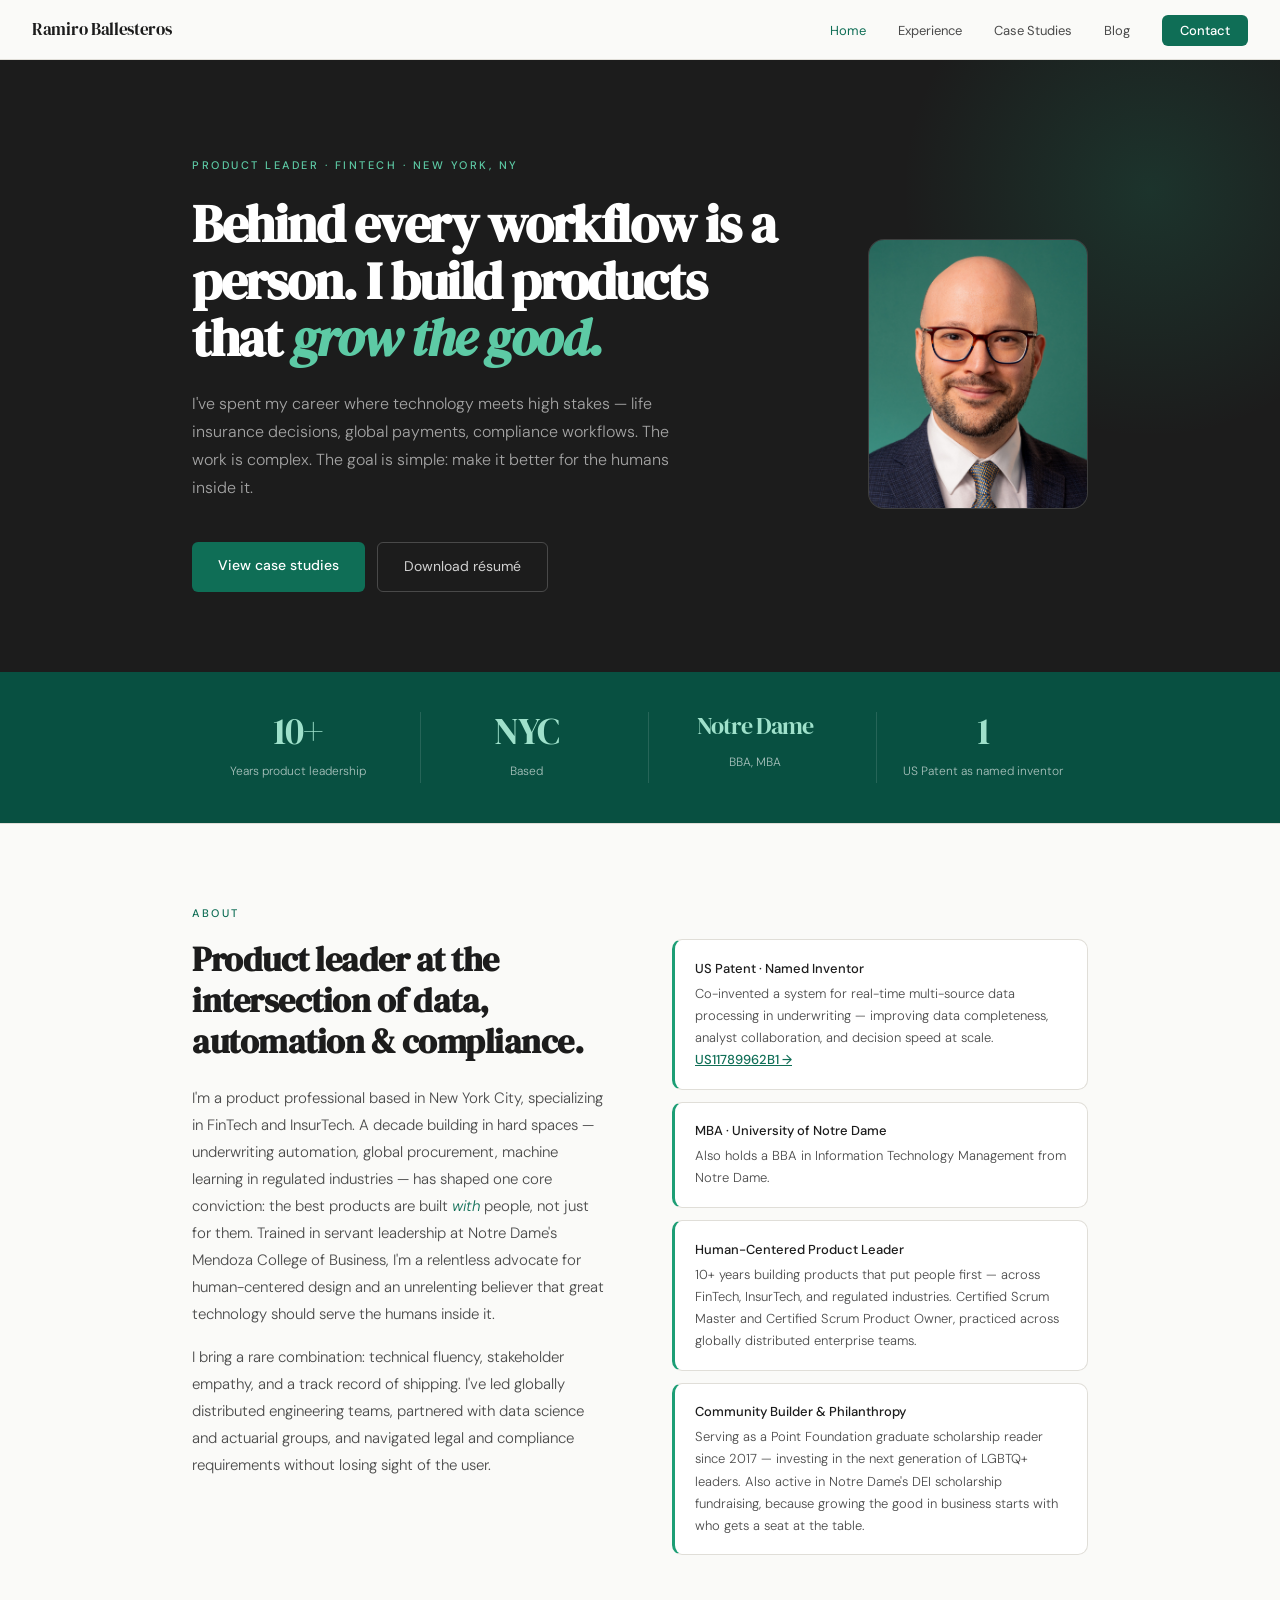
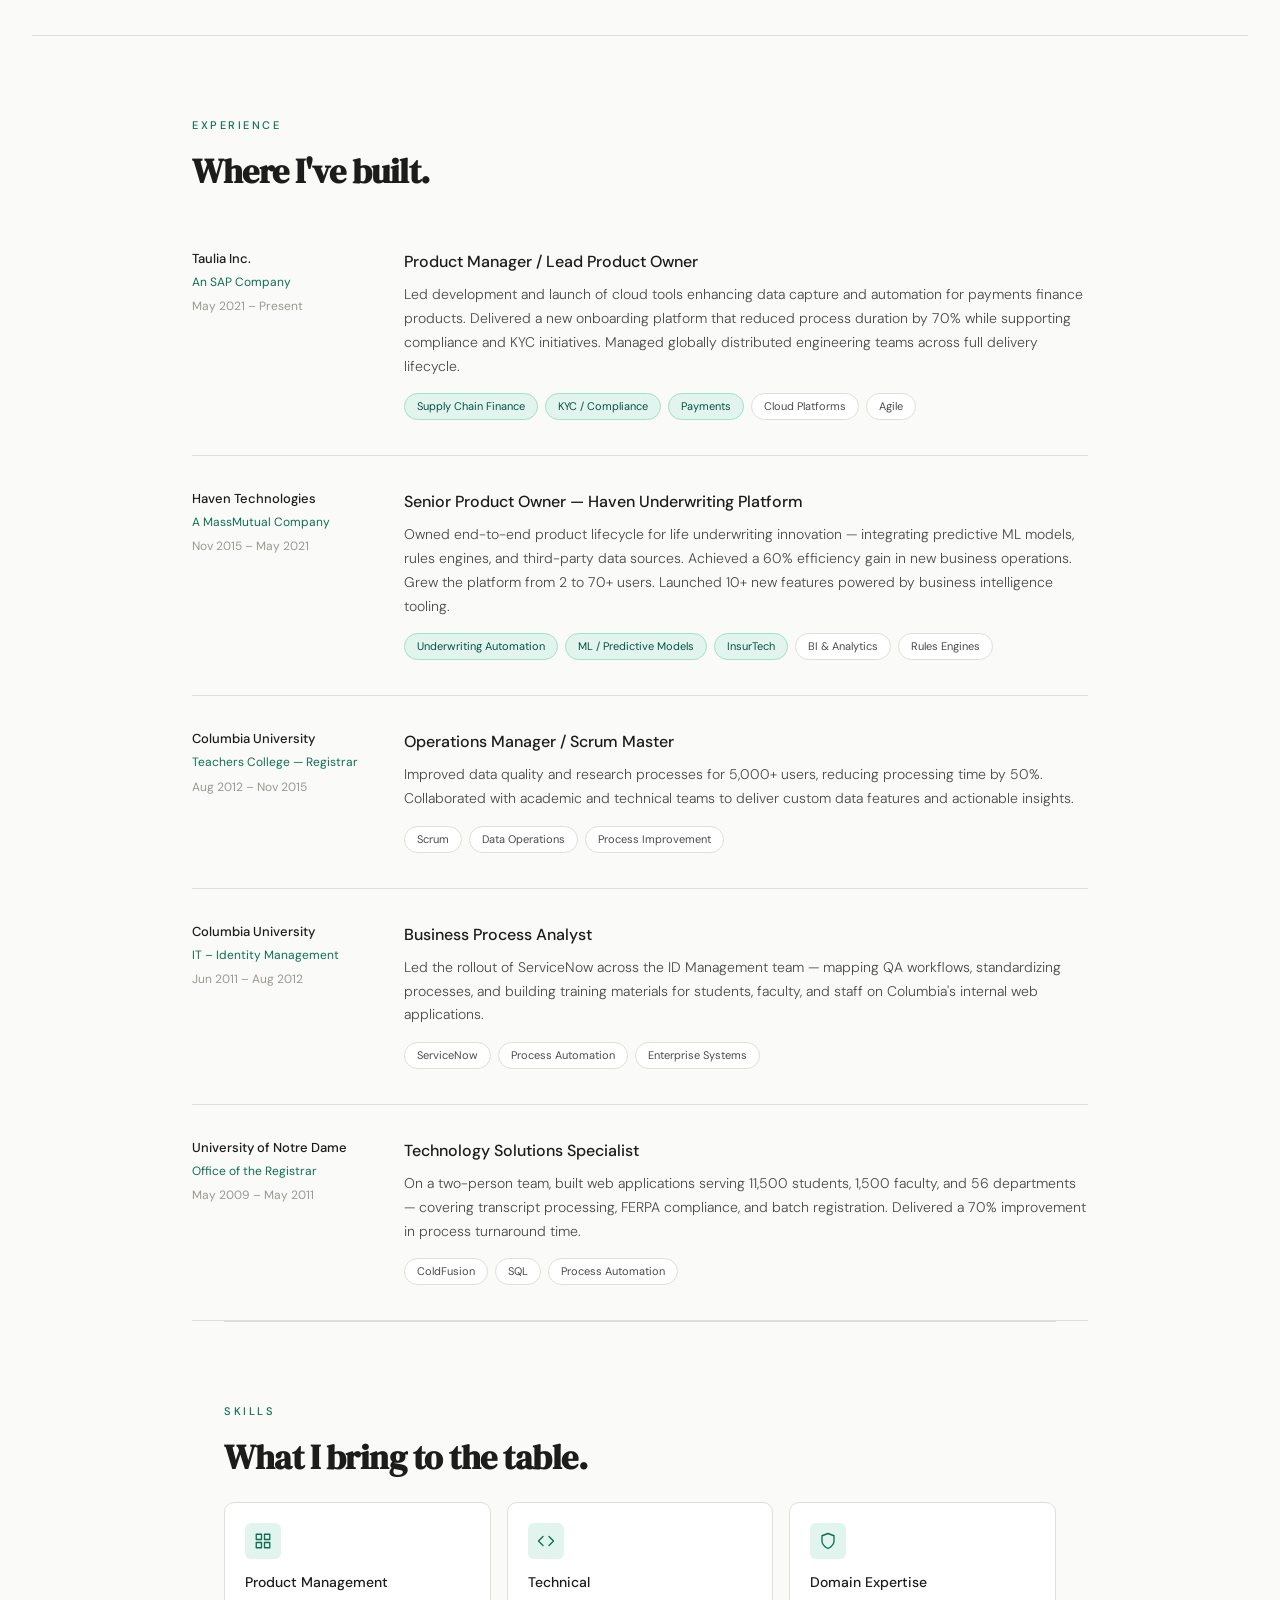
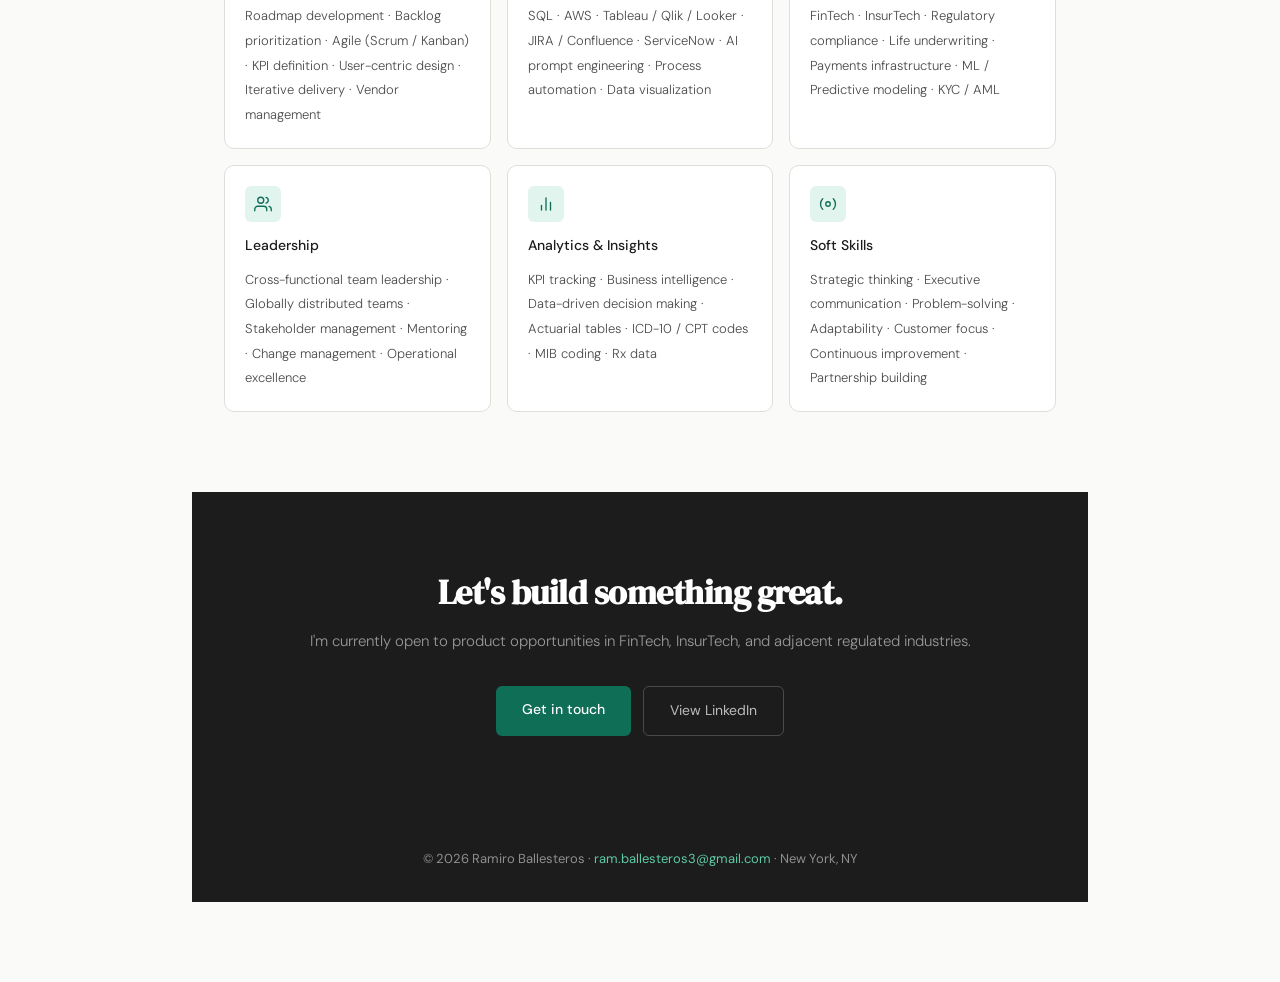
==== commit 93011198: "Adding blog back" ====
--- a/index.html
+++ b/index.html
@@ -224,7 +224,7 @@
     <li><a href="index.html" class="active">Home</a></li>
     <li><a href="index.html#experience">Experience</a></li>
     <li><a href="case-studies.html">Case Studies</a></li>
-    <!--<li><a href="blog.html">Blog</a></li>-->
+    <li><a href="blog.html">Blog</a></li>
     <li><a href="index.html#contact" class="nav-cta">Contact</a></li>
   </ul>
 </nav>
